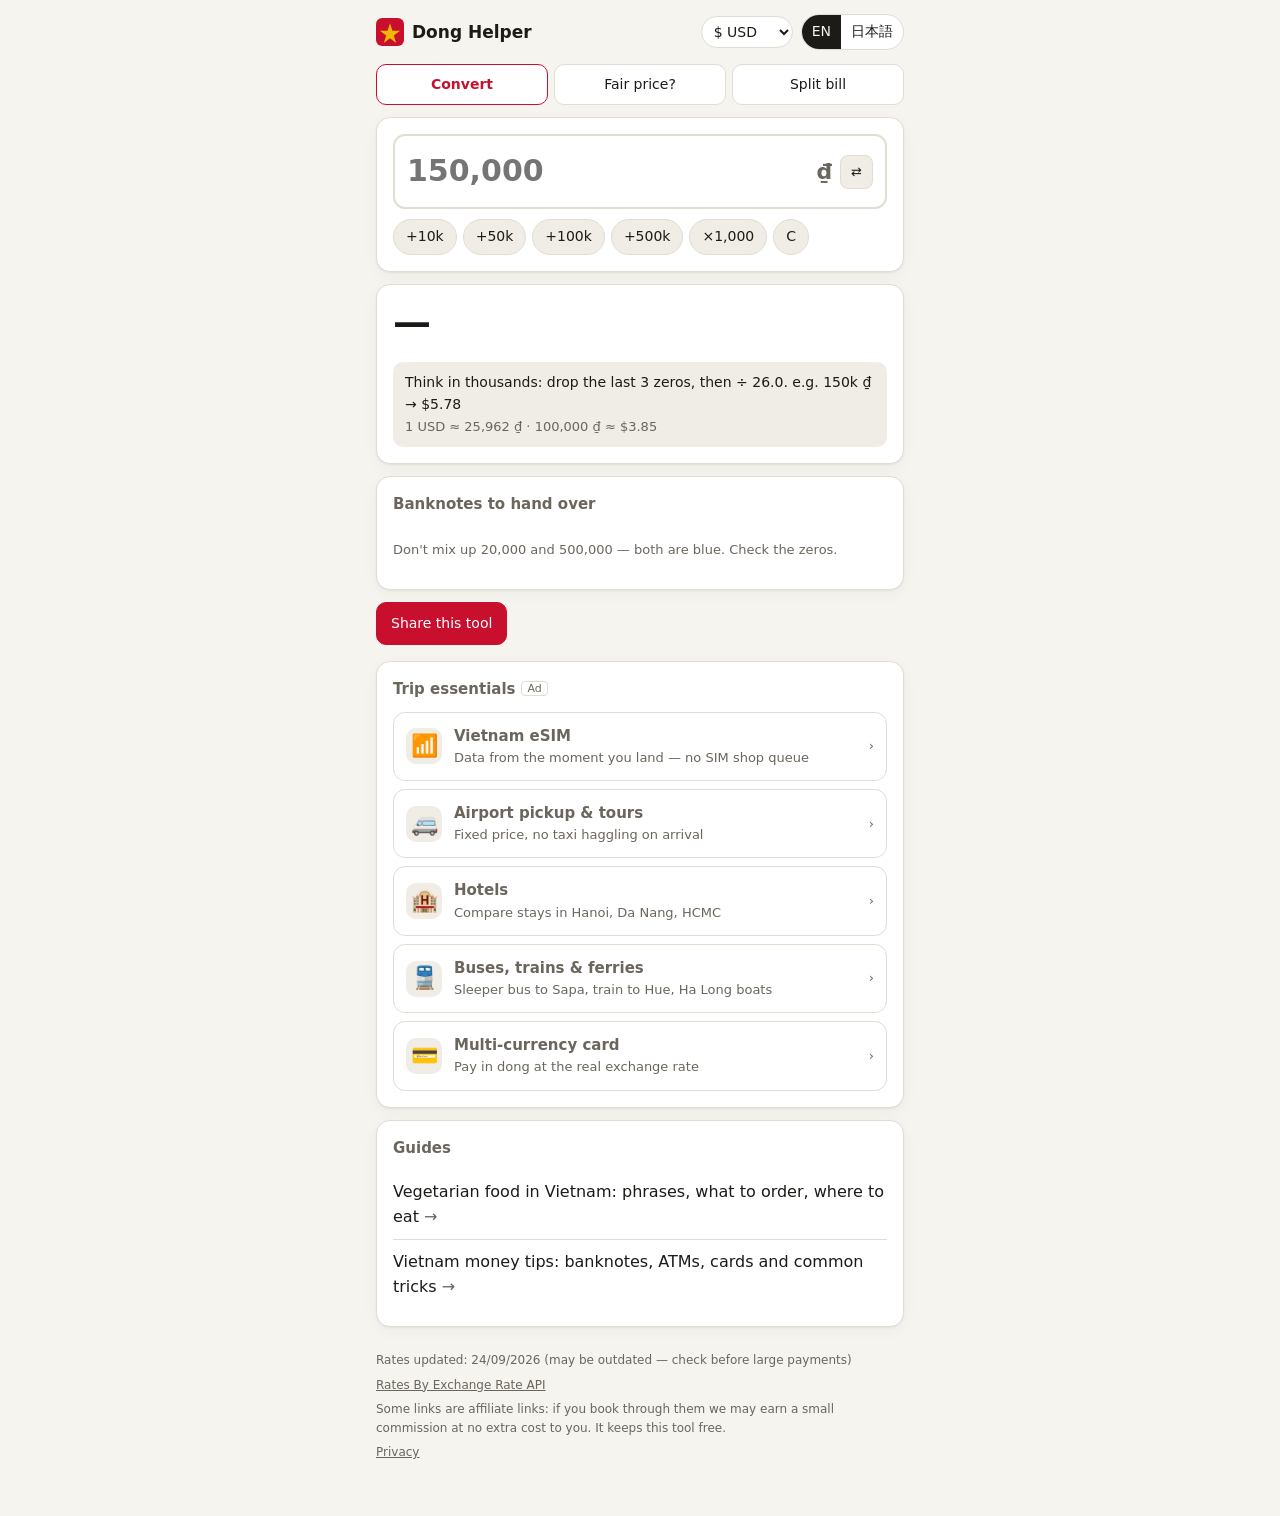
==== index.html @ c9fccfbb "Initial site: Dong Helper converter, guides, daily rate updates Co-Authored-By: Claude Opus 5.5 <nor" ====
<!doctype html>
<html lang="en">
<head>
<meta charset="utf-8">
<meta name="viewport" content="width=device-width, initial-scale=1, viewport-fit=cover">
<title>Dong Helper – Vietnam Dong Converter & Price Checker</title>
<meta name="description" content="Convert Vietnamese dong to rupees, Australian dollars, yen and US dollars in one tap. See which banknotes to hand over and check if a price is fair. Rates updated daily. Works offline.">
<meta name="theme-color" content="#c8102e">
<link rel="icon" href="icon.svg" type="image/svg+xml">
<link rel="apple-touch-icon" href="icon-192.png">
<link rel="manifest" href="manifest.webmanifest">
<link rel="alternate" hreflang="en" href="./">
<link rel="alternate" hreflang="ja" href="./?lang=ja">
<meta property="og:title" content="Dong Helper – Vietnam money made easy">
<meta property="og:description" content="VND → ₹ / A$ / ¥ / $ converter, banknote picker and fair-price checker for travellers in Vietnam.">
<meta property="og:type" content="website">
<link rel="stylesheet" href="style.css">
<script src="config.js"></script>
<script src="shared.js"></script>
<!-- Google AdSense: 独自ドメイン取得・審査通過後にここへ貼る -->
</head>
<body>
<div class="wrap">

  <header class="top">
    <a class="brand" href="./">
      <svg viewBox="0 0 64 64" aria-hidden="true"><rect width="64" height="64" rx="14" fill="#c8102e"/><path fill="#f2b705" d="M32 12l5.6 17.2H55L40.7 39.8l5.5 17.2L32 46.4 17.8 57l5.5-17.2L9 29.2h17.4z"/></svg>
      <span>Dong Helper</span>
    </a>
    <span class="spacer"></span>
    <select class="cur" id="cur" aria-label="Currency">
      <option value="INR">₹ INR</option>
      <option value="AUD">A$ AUD</option>
      <option value="JPY">¥ JPY</option>
      <option value="USD">$ USD</option>
    </select>
    <div class="seg" role="group" aria-label="Language">
      <button type="button" data-lang="en" aria-pressed="true">EN</button>
      <button type="button" data-lang="ja" aria-pressed="false">日本語</button>
    </div>
  </header>

  <nav class="tabs" role="tablist">
    <button role="tab" data-tab="convert" aria-selected="true" data-i18n="tabConvert">Convert</button>
    <button role="tab" data-tab="price" aria-selected="false" data-i18n="tabPrice">Fair price?</button>
    <button role="tab" data-tab="split" aria-selected="false" data-i18n="tabSplit">Split bill</button>
  </nav>

  <!-- ===== Convert ===== -->
  <section data-panel="convert">
    <div class="card">
      <div class="amount">
        <input id="amount" inputmode="numeric" autocomplete="off" placeholder="150,000" aria-label="Amount">
        <span class="unit" id="unit">₫</span>
        <button class="swap" id="swap" type="button" aria-label="Swap direction">⇄</button>
      </div>
      <div class="chips" id="chips"></div>
    </div>

    <div class="card">
      <div class="big" id="big">—</div>
      <div class="others" id="others"></div>
      <div class="tip" id="tip"></div>
    </div>

    <div class="card">
      <h2 data-i18n="notesTitle">Banknotes to hand over</h2>
      <div class="notes" id="notes"></div>
      <p class="small" id="notesHint"></p>
    </div>
  </section>

  <!-- ===== Fair price ===== -->
  <section data-panel="price" class="hidden">
    <div class="card">
      <div class="field">
        <label for="item" data-i18n="priceItem">What are you buying?</label>
        <select id="item"></select>
      </div>
      <div class="small" data-i18n="priceTypical">Typical price</div>
      <div class="range" id="range">—</div>
      <div class="small" id="rangeConv"></div>
      <div class="field" style="margin-top:12px">
        <label for="quoted" data-i18n="priceQuoted">Price you were quoted (₫)</label>
        <input id="quoted" inputmode="numeric" autocomplete="off" placeholder="e.g. 80,000">
      </div>
      <div id="verdict" class="verdict hidden"></div>
      <p class="small" data-i18n="priceNote">Rough 2026 guide for local shops in Hanoi, Da Nang and Ho Chi Minh City. Tourist streets, hotels and airports cost more.</p>
    </div>
  </section>

  <!-- ===== Split ===== -->
  <section data-panel="split" class="hidden">
    <div class="card">
      <div class="field">
        <label for="bill" data-i18n="splitTotal">Bill total (₫)</label>
        <input id="bill" inputmode="numeric" autocomplete="off" placeholder="850,000">
      </div>
      <div class="row">
        <div class="field">
          <label for="people" data-i18n="splitPeople">People</label>
          <select id="people"></select>
        </div>
        <div class="field">
          <label for="tipPct" data-i18n="splitTip">Tip</label>
          <select id="tipPct">
            <option value="0">0%</option><option value="5">5%</option><option value="10">10%</option>
          </select>
        </div>
      </div>
      <div class="small" data-i18n="splitEach">Each person pays</div>
      <div class="big" id="each">—</div>
      <div class="others" id="eachConv"></div>
      <p class="small" data-i18n="splitNote">Tipping isn't expected in Vietnam, but it's appreciated at spas and on tours. Check the bill for a service charge (phí phục vụ) first.</p>
    </div>
  </section>

  <div class="actions">
    <button class="btn primary" id="share" type="button" data-i18n="share">Share this tool</button>
    <button class="btn hidden" id="install" type="button" data-i18n="install">Add to home screen</button>
  </div>

  <!-- ===== Trip essentials (affiliate) ===== -->
  <section class="card" style="margin-top:16px">
    <h2><span data-i18n="essTitle">Trip essentials</span><span class="pr" data-i18n="prLabel">Ad</span></h2>
    <div class="ess" id="ess"></div>
  </section>

  <!-- Ad slot (AdSense) — 審査通過後にコメントを外す
  <div class="card"><ins class="adsbygoogle" style="display:block" data-ad-client="ca-pub-XXXX" data-ad-slot="XXXX" data-ad-format="auto" data-full-width-responsive="true"></ins></div>
  -->

  <section class="card guides" id="guides">
    <h2 data-i18n="guidesTitle">Guides</h2>
  </section>

  <footer>
    <p id="rateInfo"></p>
    <p><a href="https://www.exchangerate-api.com" target="_blank" rel="noopener">Rates By Exchange Rate API</a></p>
    <p id="disclosure" data-i18n="disclosure">Some links are affiliate links: if you book through them we may earn a small commission at no extra cost to you. It keeps this tool free.</p>
    <p id="tipjar" class="hidden"><a target="_blank" rel="noopener">☕ Buy me a coffee</a></p>
    <p><a href="privacy.html" data-i18n="privacy">Privacy</a></p>
  </footer>
</div>

<script src="app.js"></script>
</body>
</html>
---- style.css ----
:root {
  --bg: #f6f4ef;
  --surface: #ffffff;
  --surface-2: #f0ede6;
  --text: #1d1b18;
  --muted: #6b665d;
  --line: #e2ddd2;
  --accent: #c8102e;      /* Vietnamese red */
  --accent-2: #f2b705;    /* star yellow */
  --ok: #1f7a4d;
  --warn: #b26a00;
  --bad: #b3261e;
  --radius: 14px;
  --shadow: 0 1px 2px rgba(0,0,0,.05), 0 4px 16px rgba(0,0,0,.04);
  color-scheme: light;
}
@media (prefers-color-scheme: dark) {
  :root {
    --bg: #141311;
    --surface: #1e1c19;
    --surface-2: #28251f;
    --text: #f1eee8;
    --muted: #a39d92;
    --line: #34302a;
    --accent: #ff5a6e;
    --accent-2: #ffcf3f;
    --ok: #5cc98f;
    --warn: #f0a93b;
    --bad: #ff7a70;
    --shadow: none;
    color-scheme: dark;
  }
}

* { box-sizing: border-box; }
html { -webkit-text-size-adjust: 100%; }
body {
  margin: 0;
  background: var(--bg);
  color: var(--text);
  font: 16px/1.55 system-ui, -apple-system, "Segoe UI", "Hiragino Sans", "Noto Sans JP", sans-serif;
}
a { color: var(--accent); }
button, input, select { font: inherit; color: inherit; }

.wrap { max-width: 560px; margin: 0 auto; padding: 0 16px 48px; }

/* Header */
.top {
  display: flex; flex-wrap: wrap; align-items: center; gap: 8px;
  padding: 14px 0 10px;
}
.brand { display: flex; align-items: center; gap: 8px; font-weight: 700; font-size: 17px; white-space: nowrap; text-decoration: none; color: var(--text); }
.brand svg { width: 28px; height: 28px; }
.top .spacer { flex: 1; }
@media (max-width: 400px) { .brand span { display: none; } }
.seg { display: inline-flex; border: 1px solid var(--line); border-radius: 999px; overflow: hidden; background: var(--surface); }
.seg button { border: 0; background: none; padding: 6px 10px; font-size: 14px; cursor: pointer; white-space: nowrap; }
.seg button[aria-pressed="true"] { background: var(--text); color: var(--bg); }
select.cur {
  border: 1px solid var(--line); border-radius: 999px; background: var(--surface);
  padding: 6px 8px; font-size: 14px;
}

/* Tabs */
.tabs { display: flex; gap: 6px; margin: 4px 0 12px; }
.tabs button {
  flex: 1; border: 1px solid var(--line); background: var(--surface);
  border-radius: 10px; padding: 9px 6px; font-size: 14px; cursor: pointer;
}
.tabs button[aria-selected="true"] { border-color: var(--accent); color: var(--accent); font-weight: 600; }

.card {
  background: var(--surface); border: 1px solid var(--line);
  border-radius: var(--radius); padding: 16px; margin-bottom: 12px;
  box-shadow: var(--shadow);
}
.card h2 { font-size: 15px; margin: 0 0 10px; color: var(--muted); font-weight: 600; }
.hidden { display: none !important; }

/* Input */
.amount {
  display: flex; align-items: center; gap: 8px;
  border: 2px solid var(--line); border-radius: 12px; padding: 6px 12px;
  background: var(--surface);
}
.amount:focus-within { border-color: var(--accent); }
.amount input {
  flex: 1; min-width: 0; border: 0; outline: 0; background: none;
  font-size: 30px; font-weight: 700; padding: 6px 0; font-variant-numeric: tabular-nums;
}
.amount .unit { font-size: 22px; color: var(--muted); font-weight: 600; }
.swap { border: 1px solid var(--line); background: var(--surface-2); border-radius: 8px; padding: 6px 10px; cursor: pointer; font-size: 13px; white-space: nowrap; }
.chips { display: flex; flex-wrap: wrap; gap: 6px; margin-top: 10px; }
.chips button {
  border: 1px solid var(--line); background: var(--surface-2); border-radius: 999px;
  padding: 6px 12px; font-size: 14px; cursor: pointer; font-variant-numeric: tabular-nums;
}
.chips button:active { transform: scale(.97); }

/* Result */
.big { font-size: 38px; font-weight: 800; letter-spacing: -.5px; font-variant-numeric: tabular-nums; line-height: 1.15; }
.others { display: flex; flex-wrap: wrap; gap: 4px 16px; margin-top: 6px; color: var(--muted); font-variant-numeric: tabular-nums; }
.tip { margin-top: 12px; padding: 10px 12px; background: var(--surface-2); border-radius: 10px; font-size: 14px; }

/* Notes */
.notes { display: flex; flex-direction: column; gap: 6px; }
.note { display: flex; align-items: center; gap: 10px; }
.note .bill {
  width: 86px; height: 40px; border-radius: 6px; flex: none;
  display: flex; align-items: center; justify-content: center;
  color: #fff; font-weight: 800; font-size: 14px; text-shadow: 0 1px 1px rgba(0,0,0,.35);
  border: 1px solid rgba(0,0,0,.12);
}
.note .x { font-size: 18px; font-weight: 700; }
.note .warn { font-size: 12px; color: var(--warn); }
.small { font-size: 13px; color: var(--muted); }

/* Price check */
.field { display: flex; flex-direction: column; gap: 4px; margin-bottom: 10px; }
.field label { font-size: 13px; color: var(--muted); }
.field select, .field input {
  border: 1px solid var(--line); border-radius: 10px; padding: 10px 12px; background: var(--surface); font-size: 16px;
}
.range { font-size: 20px; font-weight: 700; font-variant-numeric: tabular-nums; }
.verdict { margin-top: 10px; padding: 12px; border-radius: 10px; font-weight: 600; }
.verdict.ok { background: color-mix(in srgb, var(--ok) 14%, transparent); color: var(--ok); }
.verdict.warn { background: color-mix(in srgb, var(--warn) 16%, transparent); color: var(--warn); }
.verdict.bad { background: color-mix(in srgb, var(--bad) 14%, transparent); color: var(--bad); }
.row { display: flex; gap: 10px; }
.row > * { flex: 1; }

/* Essentials (affiliate) */
.pr { font-size: 11px; border: 1px solid var(--line); border-radius: 4px; padding: 0 5px; margin-left: 6px; color: var(--muted); font-weight: 500; vertical-align: 2px; }
.ess { display: grid; grid-template-columns: 1fr; gap: 8px; }
.ess a {
  display: flex; gap: 12px; align-items: center; text-decoration: none; color: var(--text);
  border: 1px solid var(--line); border-radius: 12px; padding: 12px; background: var(--surface);
}
.ess a:hover { border-color: var(--accent); }
.ess .ico { font-size: 22px; width: 36px; height: 36px; border-radius: 10px; background: var(--surface-2); display: flex; align-items: center; justify-content: center; flex: none; }
.ess b { display: block; font-size: 15px; }
.ess span { font-size: 13px; color: var(--muted); }
.ess .go { margin-left: auto; color: var(--muted); }

.guides a { display: block; padding: 10px 0; border-bottom: 1px solid var(--line); text-decoration: none; color: var(--text); }
.guides a:last-child { border-bottom: 0; }
.guides a::after { content: " →"; color: var(--muted); }

.actions { display: flex; gap: 8px; margin-top: 12px; }
.btn { border: 1px solid var(--line); background: var(--surface); border-radius: 10px; padding: 10px 14px; cursor: pointer; font-size: 14px; }
.btn.primary { background: var(--accent); border-color: var(--accent); color: #fff; }

footer { margin-top: 24px; font-size: 12px; color: var(--muted); }
footer p { margin: 6px 0; }
footer a { color: var(--muted); }

/* Article pages */
.article { background: var(--surface); border: 1px solid var(--line); border-radius: var(--radius); padding: 20px; }
.article h1 { font-size: 26px; line-height: 1.25; margin: 0 0 8px; }
.article h2 { font-size: 19px; margin: 26px 0 8px; }
.article p, .article li { font-size: 16px; }
.article table { width: 100%; border-collapse: collapse; font-size: 15px; }
.article th, .article td { text-align: left; padding: 8px 6px; border-bottom: 1px solid var(--line); vertical-align: top; }
.phrase { font-weight: 700; }
.cta { display: block; text-align: center; margin: 20px 0; padding: 14px; border-radius: 12px; background: var(--accent); color: #fff; text-decoration: none; font-weight: 700; }
.meta { color: var(--muted); font-size: 13px; }
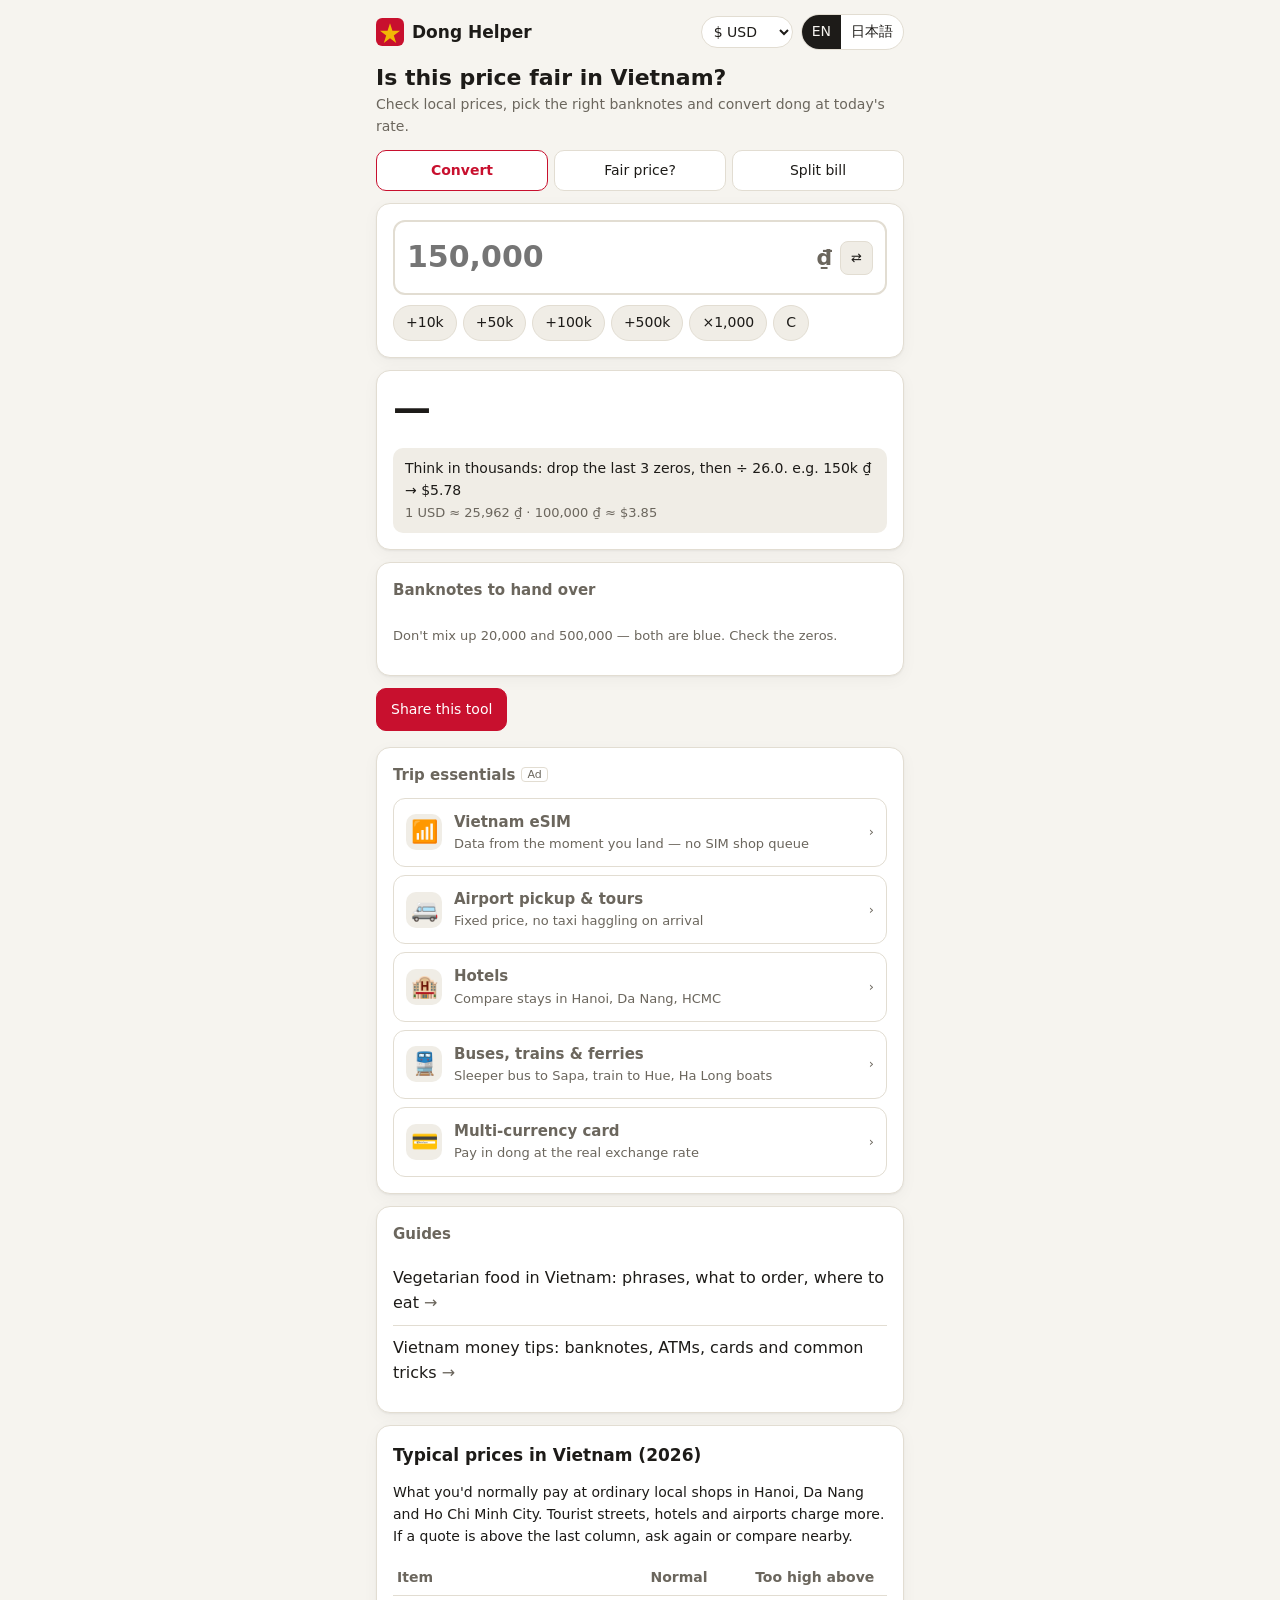
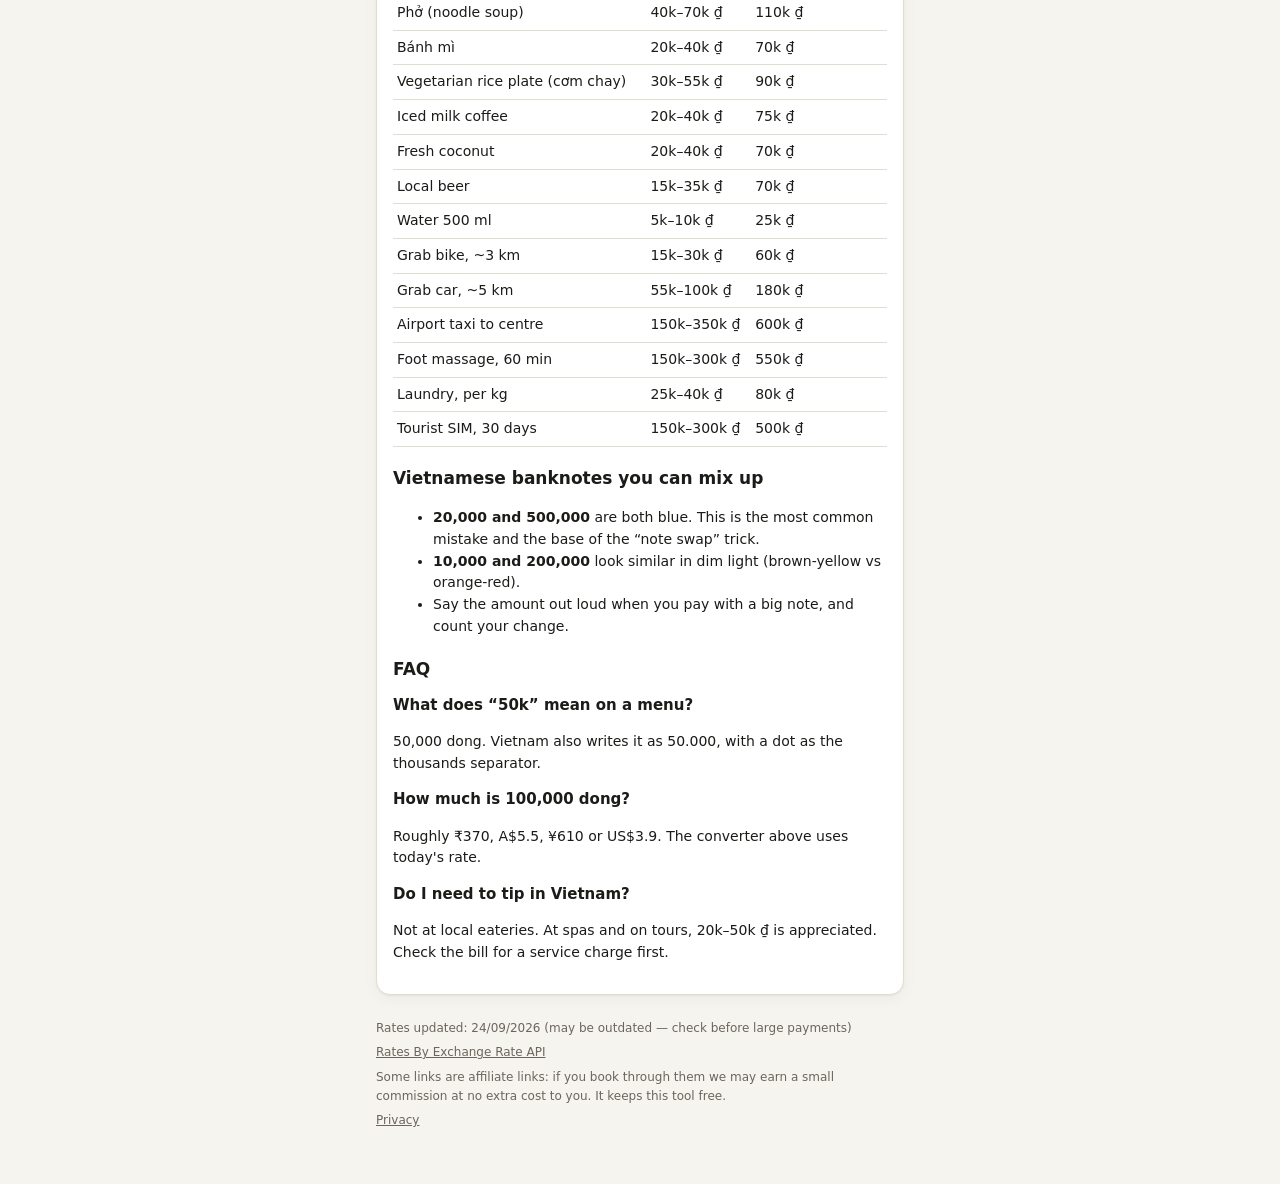
==== commit 1921f152: "Reposition around fair-price checking; add Japanese landing page - Title and heading lead with the p" ====
--- a/index.html
+++ b/index.html
@@ -3,17 +3,21 @@
 <head>
 <meta charset="utf-8">
 <meta name="viewport" content="width=device-width, initial-scale=1, viewport-fit=cover">
-<title>Dong Helper – Vietnam Dong Converter & Price Checker</title>
-<meta name="description" content="Convert Vietnamese dong to rupees, Australian dollars, yen and US dollars in one tap. See which banknotes to hand over and check if a price is fair. Rates updated daily. Works offline.">
+<title>Is This Price Fair in Vietnam? 2026 Price Checker & Banknote Guide | Dong Helper</title>
+<meta name="description" content="Getting overcharged in Vietnam? Check 2026 local prices for pho, Grab, airport taxis and massages, see which banknotes to hand over, and convert dong to ₹, A$, ¥ or $ at today's rate. Free, works offline.">
 <meta name="theme-color" content="#c8102e">
 <link rel="icon" href="icon.svg" type="image/svg+xml">
 <link rel="apple-touch-icon" href="icon-192.png">
 <link rel="manifest" href="manifest.webmanifest">
-<link rel="alternate" hreflang="en" href="./">
-<link rel="alternate" hreflang="ja" href="./?lang=ja">
-<meta property="og:title" content="Dong Helper – Vietnam money made easy">
-<meta property="og:description" content="VND → ₹ / A$ / ¥ / $ converter, banknote picker and fair-price checker for travellers in Vietnam.">
+<link rel="canonical" href="https://jayyy-0.github.io/dong-helper/">
+<link rel="alternate" hreflang="en" href="https://jayyy-0.github.io/dong-helper/">
+<link rel="alternate" hreflang="ja" href="https://jayyy-0.github.io/dong-helper/ja/">
+<link rel="alternate" hreflang="x-default" href="https://jayyy-0.github.io/dong-helper/">
+<meta property="og:title" content="Is this price fair in Vietnam?">
+<meta property="og:description" content="2026 local prices, banknote picker and dong converter for travellers in Vietnam.">
 <meta property="og:type" content="website">
+<meta property="og:url" content="https://jayyy-0.github.io/dong-helper/">
+<!-- Google Search Console の確認タグはここに入れる -->
 <link rel="stylesheet" href="style.css">
 <script src="config.js"></script>
 <script src="shared.js"></script>
@@ -39,6 +43,9 @@
       <button type="button" data-lang="ja" aria-pressed="false">日本語</button>
     </div>
   </header>
+
+  <h1 class="lead" data-i18n="h1">Is this price fair in Vietnam?</h1>
+  <p class="sub" data-i18n="sub">Check local prices, pick the right banknotes and convert dong at today's rate.</p>
 
   <nav class="tabs" role="tablist">
     <button role="tab" data-tab="convert" aria-selected="true" data-i18n="tabConvert">Convert</button>
@@ -134,6 +141,43 @@
     <h2 data-i18n="guidesTitle">Guides</h2>
   </section>
 
+  <!-- Static, crawlable content: this is what search engines read and rank. -->
+  <section class="card seo">
+    <h2>Typical prices in Vietnam (2026)</h2>
+    <p>What you'd normally pay at ordinary local shops in Hanoi, Da Nang and Ho Chi Minh City. Tourist streets, hotels and airports charge more. If a quote is above the last column, ask again or compare nearby.</p>
+    <table>
+      <tr><th>Item</th><th>Normal</th><th>Too high above</th></tr>
+      <tr><td>Phở (noodle soup)</td><td>40k–70k ₫</td><td>110k ₫</td></tr>
+      <tr><td>Bánh mì</td><td>20k–40k ₫</td><td>70k ₫</td></tr>
+      <tr><td>Vegetarian rice plate (cơm chay)</td><td>30k–55k ₫</td><td>90k ₫</td></tr>
+      <tr><td>Iced milk coffee</td><td>20k–40k ₫</td><td>75k ₫</td></tr>
+      <tr><td>Fresh coconut</td><td>20k–40k ₫</td><td>70k ₫</td></tr>
+      <tr><td>Local beer</td><td>15k–35k ₫</td><td>70k ₫</td></tr>
+      <tr><td>Water 500 ml</td><td>5k–10k ₫</td><td>25k ₫</td></tr>
+      <tr><td>Grab bike, ~3 km</td><td>15k–30k ₫</td><td>60k ₫</td></tr>
+      <tr><td>Grab car, ~5 km</td><td>55k–100k ₫</td><td>180k ₫</td></tr>
+      <tr><td>Airport taxi to centre</td><td>150k–350k ₫</td><td>600k ₫</td></tr>
+      <tr><td>Foot massage, 60 min</td><td>150k–300k ₫</td><td>550k ₫</td></tr>
+      <tr><td>Laundry, per kg</td><td>25k–40k ₫</td><td>80k ₫</td></tr>
+      <tr><td>Tourist SIM, 30 days</td><td>150k–300k ₫</td><td>500k ₫</td></tr>
+    </table>
+
+    <h2>Vietnamese banknotes you can mix up</h2>
+    <ul>
+      <li><b>20,000 and 500,000</b> are both blue. This is the most common mistake and the base of the “note swap” trick.</li>
+      <li><b>10,000 and 200,000</b> look similar in dim light (brown-yellow vs orange-red).</li>
+      <li>Say the amount out loud when you pay with a big note, and count your change.</li>
+    </ul>
+
+    <h2>FAQ</h2>
+    <h3>What does “50k” mean on a menu?</h3>
+    <p>50,000 dong. Vietnam also writes it as 50.000, with a dot as the thousands separator.</p>
+    <h3>How much is 100,000 dong?</h3>
+    <p>Roughly ₹370, A$5.5, ¥610 or US$3.9. The converter above uses today's rate.</p>
+    <h3>Do I need to tip in Vietnam?</h3>
+    <p>Not at local eateries. At spas and on tours, 20k–50k ₫ is appreciated. Check the bill for a service charge first.</p>
+  </section>
+
   <footer>
     <p id="rateInfo"></p>
     <p><a href="https://www.exchangerate-api.com" target="_blank" rel="noopener">Rates By Exchange Rate API</a></p>
--- a/style.css
+++ b/style.css
@@ -165,3 +165,14 @@
 .phrase { font-weight: 700; }
 .cta { display: block; text-align: center; margin: 20px 0; padding: 14px; border-radius: 12px; background: var(--accent); color: #fff; text-decoration: none; font-weight: 700; }
 .meta { color: var(--muted); font-size: 13px; }
+
+/* Page heading + crawlable content */
+.lead { font-size: 22px; line-height: 1.3; margin: 4px 0 2px; }
+.sub { margin: 0 0 12px; color: var(--muted); font-size: 14px; }
+.seo h2 { font-size: 17px; color: var(--text); margin: 18px 0 8px; }
+.seo h2:first-child { margin-top: 0; }
+.seo h3 { font-size: 15px; margin: 12px 0 2px; }
+.seo p, .seo li { font-size: 14px; }
+.seo table { width: 100%; border-collapse: collapse; font-size: 14px; font-variant-numeric: tabular-nums; }
+.seo th, .seo td { text-align: left; padding: 6px 4px; border-bottom: 1px solid var(--line); vertical-align: top; }
+.seo th { color: var(--muted); font-weight: 600; }
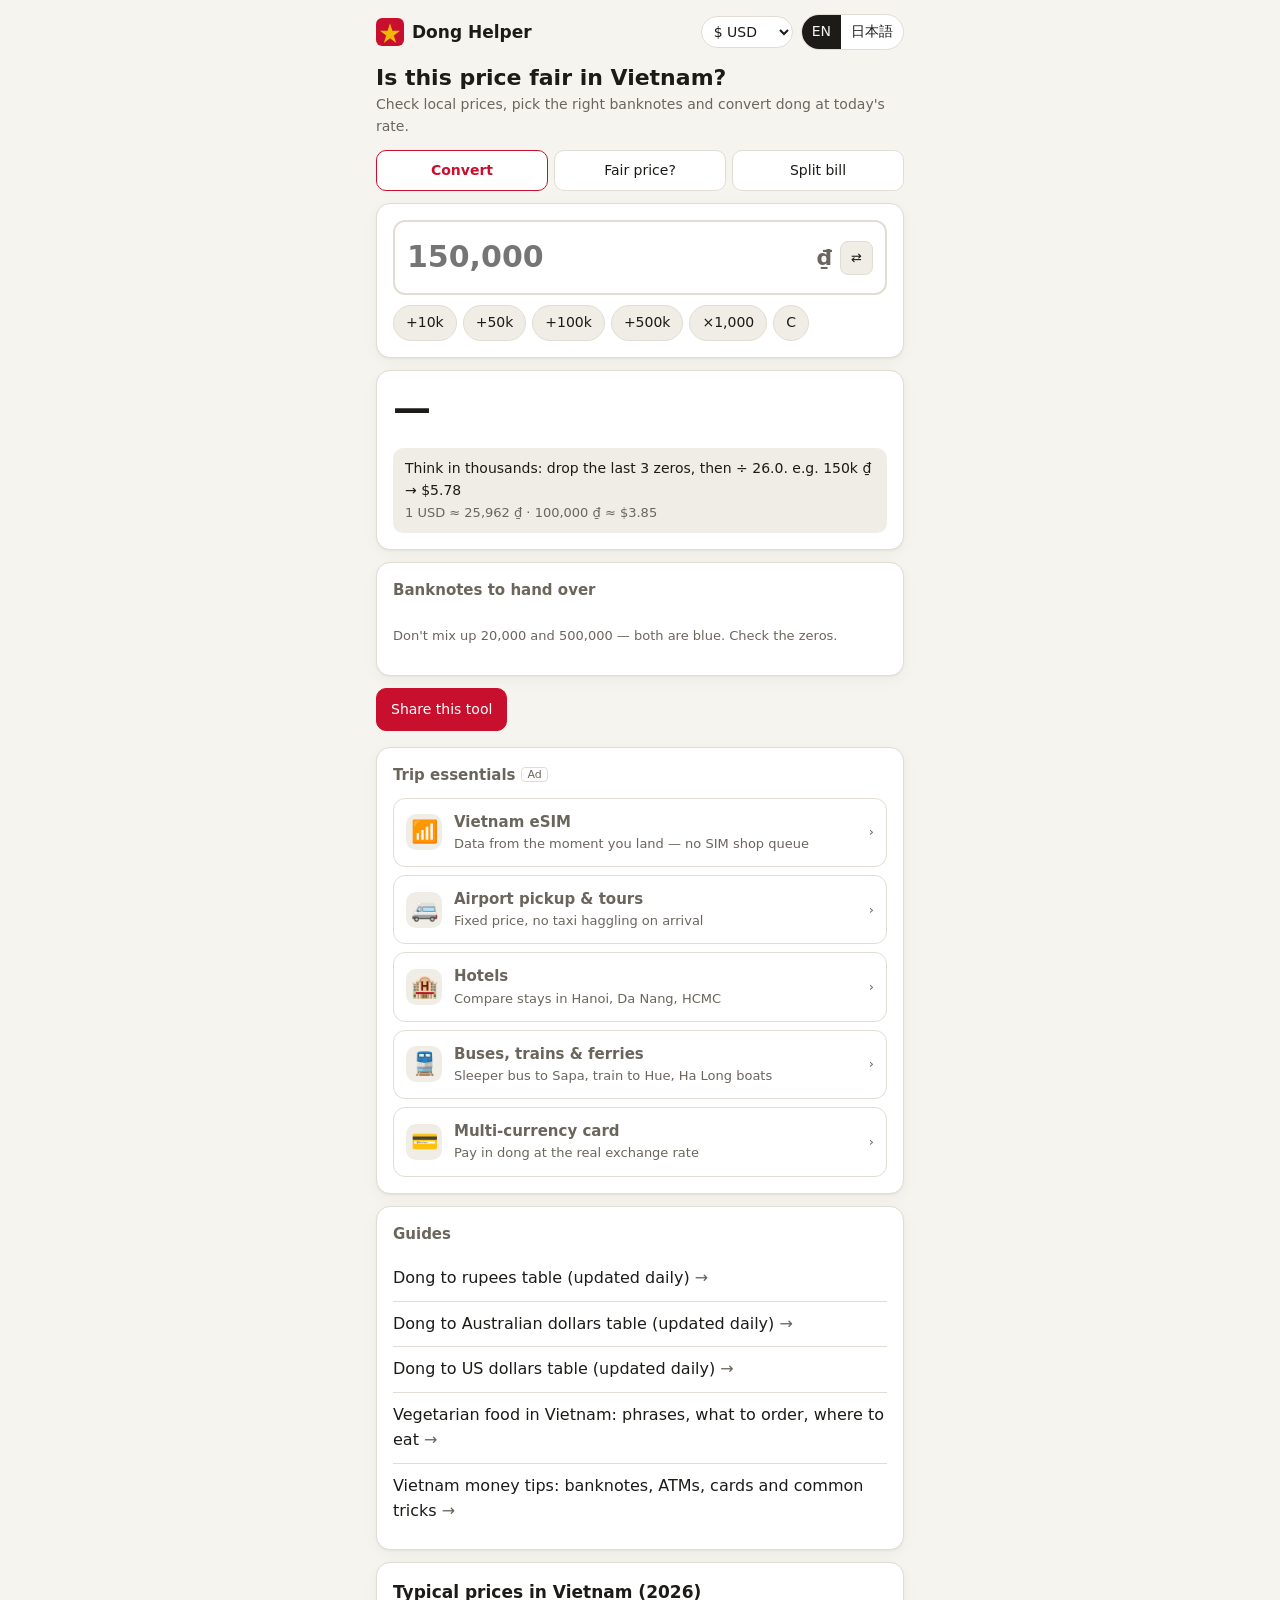
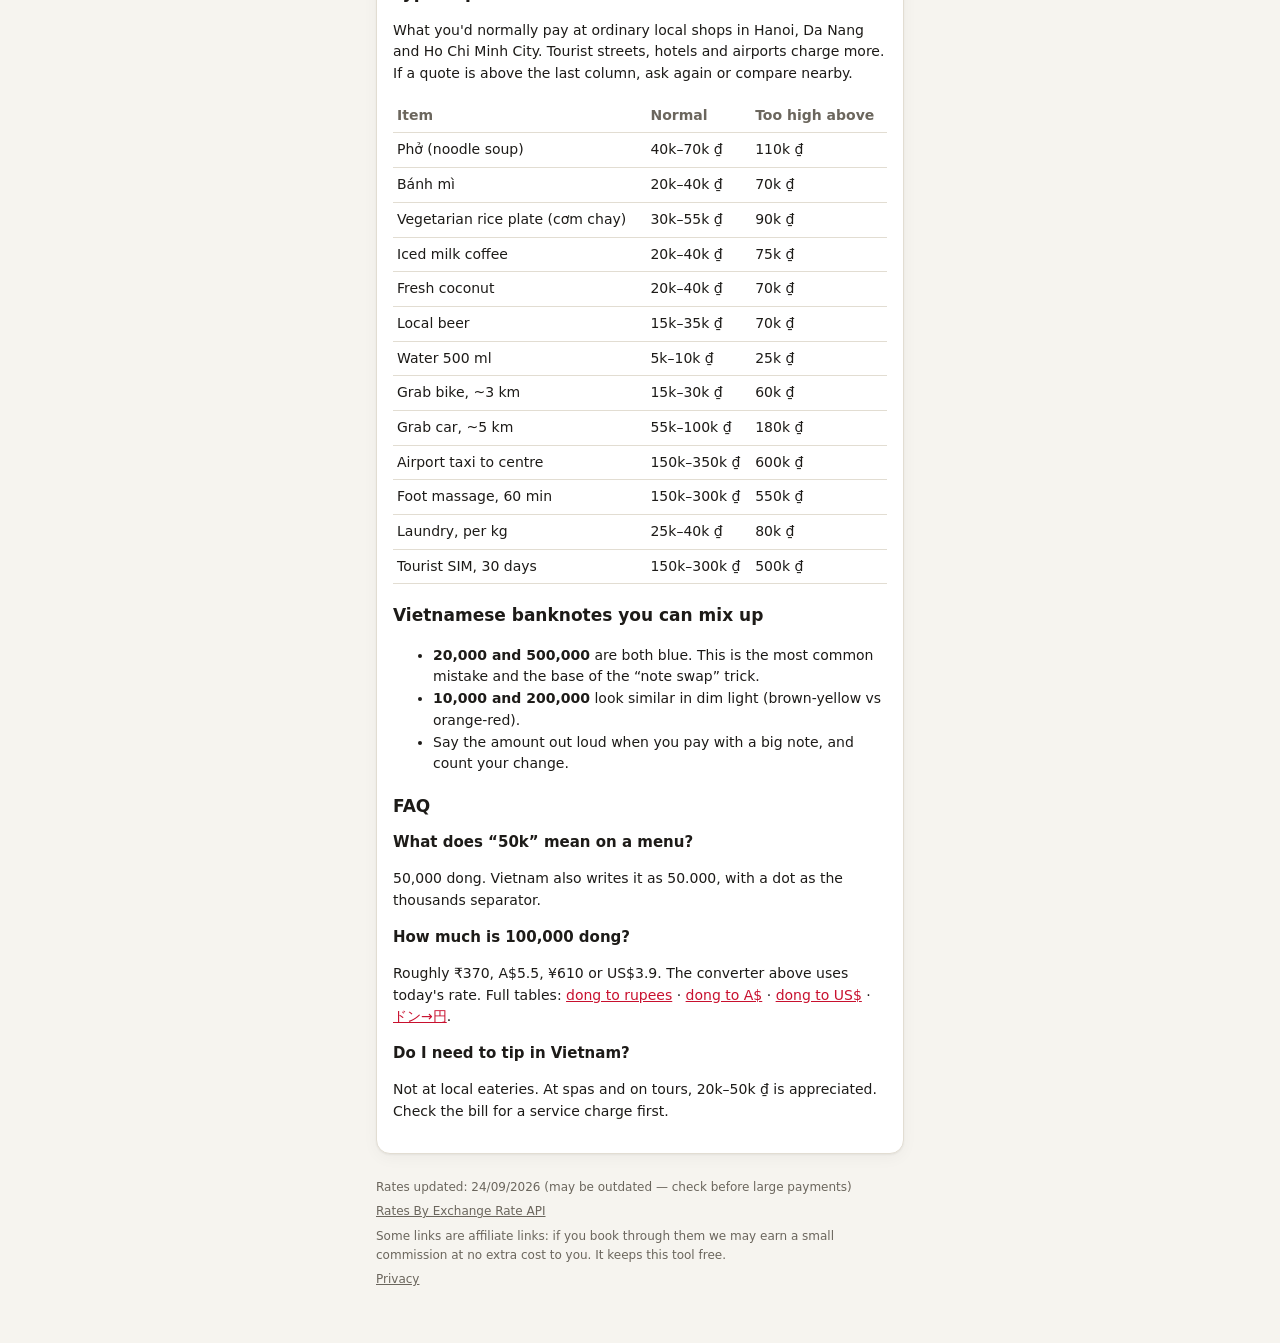
==== commit b6bb7432: "Add daily-updated conversion tables (VND to JPY/INR/AUD/USD) - scripts/build_tables.py writes the ta" ====
--- a/index.html
+++ b/index.html
@@ -1,192 +1,192 @@
-<!doctype html>
-<html lang="en">
-<head>
-<meta charset="utf-8">
-<meta name="viewport" content="width=device-width, initial-scale=1, viewport-fit=cover">
-<title>Is This Price Fair in Vietnam? 2026 Price Checker & Banknote Guide | Dong Helper</title>
-<meta name="description" content="Getting overcharged in Vietnam? Check 2026 local prices for pho, Grab, airport taxis and massages, see which banknotes to hand over, and convert dong to ₹, A$, ¥ or $ at today's rate. Free, works offline.">
-<meta name="theme-color" content="#c8102e">
-<link rel="icon" href="icon.svg" type="image/svg+xml">
-<link rel="apple-touch-icon" href="icon-192.png">
-<link rel="manifest" href="manifest.webmanifest">
-<link rel="canonical" href="https://jayyy-0.github.io/dong-helper/">
-<link rel="alternate" hreflang="en" href="https://jayyy-0.github.io/dong-helper/">
-<link rel="alternate" hreflang="ja" href="https://jayyy-0.github.io/dong-helper/ja/">
-<link rel="alternate" hreflang="x-default" href="https://jayyy-0.github.io/dong-helper/">
-<meta property="og:title" content="Is this price fair in Vietnam?">
-<meta property="og:description" content="2026 local prices, banknote picker and dong converter for travellers in Vietnam.">
-<meta property="og:type" content="website">
-<meta property="og:url" content="https://jayyy-0.github.io/dong-helper/">
-<!-- Google Search Console の確認タグはここに入れる -->
-<link rel="stylesheet" href="style.css">
-<script src="config.js"></script>
-<script src="shared.js"></script>
-<!-- Google AdSense: 独自ドメイン取得・審査通過後にここへ貼る -->
-</head>
-<body>
-<div class="wrap">
-
-  <header class="top">
-    <a class="brand" href="./">
-      <svg viewBox="0 0 64 64" aria-hidden="true"><rect width="64" height="64" rx="14" fill="#c8102e"/><path fill="#f2b705" d="M32 12l5.6 17.2H55L40.7 39.8l5.5 17.2L32 46.4 17.8 57l5.5-17.2L9 29.2h17.4z"/></svg>
-      <span>Dong Helper</span>
-    </a>
-    <span class="spacer"></span>
-    <select class="cur" id="cur" aria-label="Currency">
-      <option value="INR">₹ INR</option>
-      <option value="AUD">A$ AUD</option>
-      <option value="JPY">¥ JPY</option>
-      <option value="USD">$ USD</option>
-    </select>
-    <div class="seg" role="group" aria-label="Language">
-      <button type="button" data-lang="en" aria-pressed="true">EN</button>
-      <button type="button" data-lang="ja" aria-pressed="false">日本語</button>
-    </div>
-  </header>
-
-  <h1 class="lead" data-i18n="h1">Is this price fair in Vietnam?</h1>
-  <p class="sub" data-i18n="sub">Check local prices, pick the right banknotes and convert dong at today's rate.</p>
-
-  <nav class="tabs" role="tablist">
-    <button role="tab" data-tab="convert" aria-selected="true" data-i18n="tabConvert">Convert</button>
-    <button role="tab" data-tab="price" aria-selected="false" data-i18n="tabPrice">Fair price?</button>
-    <button role="tab" data-tab="split" aria-selected="false" data-i18n="tabSplit">Split bill</button>
-  </nav>
-
-  <!-- ===== Convert ===== -->
-  <section data-panel="convert">
-    <div class="card">
-      <div class="amount">
-        <input id="amount" inputmode="numeric" autocomplete="off" placeholder="150,000" aria-label="Amount">
-        <span class="unit" id="unit">₫</span>
-        <button class="swap" id="swap" type="button" aria-label="Swap direction">⇄</button>
-      </div>
-      <div class="chips" id="chips"></div>
-    </div>
-
-    <div class="card">
-      <div class="big" id="big">—</div>
-      <div class="others" id="others"></div>
-      <div class="tip" id="tip"></div>
-    </div>
-
-    <div class="card">
-      <h2 data-i18n="notesTitle">Banknotes to hand over</h2>
-      <div class="notes" id="notes"></div>
-      <p class="small" id="notesHint"></p>
-    </div>
-  </section>
-
-  <!-- ===== Fair price ===== -->
-  <section data-panel="price" class="hidden">
-    <div class="card">
-      <div class="field">
-        <label for="item" data-i18n="priceItem">What are you buying?</label>
-        <select id="item"></select>
-      </div>
-      <div class="small" data-i18n="priceTypical">Typical price</div>
-      <div class="range" id="range">—</div>
-      <div class="small" id="rangeConv"></div>
-      <div class="field" style="margin-top:12px">
-        <label for="quoted" data-i18n="priceQuoted">Price you were quoted (₫)</label>
-        <input id="quoted" inputmode="numeric" autocomplete="off" placeholder="e.g. 80,000">
-      </div>
-      <div id="verdict" class="verdict hidden"></div>
-      <p class="small" data-i18n="priceNote">Rough 2026 guide for local shops in Hanoi, Da Nang and Ho Chi Minh City. Tourist streets, hotels and airports cost more.</p>
-    </div>
-  </section>
-
-  <!-- ===== Split ===== -->
-  <section data-panel="split" class="hidden">
-    <div class="card">
-      <div class="field">
-        <label for="bill" data-i18n="splitTotal">Bill total (₫)</label>
-        <input id="bill" inputmode="numeric" autocomplete="off" placeholder="850,000">
-      </div>
-      <div class="row">
-        <div class="field">
-          <label for="people" data-i18n="splitPeople">People</label>
-          <select id="people"></select>
-        </div>
-        <div class="field">
-          <label for="tipPct" data-i18n="splitTip">Tip</label>
-          <select id="tipPct">
-            <option value="0">0%</option><option value="5">5%</option><option value="10">10%</option>
-          </select>
-        </div>
-      </div>
-      <div class="small" data-i18n="splitEach">Each person pays</div>
-      <div class="big" id="each">—</div>
-      <div class="others" id="eachConv"></div>
-      <p class="small" data-i18n="splitNote">Tipping isn't expected in Vietnam, but it's appreciated at spas and on tours. Check the bill for a service charge (phí phục vụ) first.</p>
-    </div>
-  </section>
-
-  <div class="actions">
-    <button class="btn primary" id="share" type="button" data-i18n="share">Share this tool</button>
-    <button class="btn hidden" id="install" type="button" data-i18n="install">Add to home screen</button>
-  </div>
-
-  <!-- ===== Trip essentials (affiliate) ===== -->
-  <section class="card" style="margin-top:16px">
-    <h2><span data-i18n="essTitle">Trip essentials</span><span class="pr" data-i18n="prLabel">Ad</span></h2>
-    <div class="ess" id="ess"></div>
-  </section>
-
-  <!-- Ad slot (AdSense) — 審査通過後にコメントを外す
-  <div class="card"><ins class="adsbygoogle" style="display:block" data-ad-client="ca-pub-XXXX" data-ad-slot="XXXX" data-ad-format="auto" data-full-width-responsive="true"></ins></div>
-  -->
-
-  <section class="card guides" id="guides">
-    <h2 data-i18n="guidesTitle">Guides</h2>
-  </section>
-
-  <!-- Static, crawlable content: this is what search engines read and rank. -->
-  <section class="card seo">
-    <h2>Typical prices in Vietnam (2026)</h2>
-    <p>What you'd normally pay at ordinary local shops in Hanoi, Da Nang and Ho Chi Minh City. Tourist streets, hotels and airports charge more. If a quote is above the last column, ask again or compare nearby.</p>
-    <table>
-      <tr><th>Item</th><th>Normal</th><th>Too high above</th></tr>
-      <tr><td>Phở (noodle soup)</td><td>40k–70k ₫</td><td>110k ₫</td></tr>
-      <tr><td>Bánh mì</td><td>20k–40k ₫</td><td>70k ₫</td></tr>
-      <tr><td>Vegetarian rice plate (cơm chay)</td><td>30k–55k ₫</td><td>90k ₫</td></tr>
-      <tr><td>Iced milk coffee</td><td>20k–40k ₫</td><td>75k ₫</td></tr>
-      <tr><td>Fresh coconut</td><td>20k–40k ₫</td><td>70k ₫</td></tr>
-      <tr><td>Local beer</td><td>15k–35k ₫</td><td>70k ₫</td></tr>
-      <tr><td>Water 500 ml</td><td>5k–10k ₫</td><td>25k ₫</td></tr>
-      <tr><td>Grab bike, ~3 km</td><td>15k–30k ₫</td><td>60k ₫</td></tr>
-      <tr><td>Grab car, ~5 km</td><td>55k–100k ₫</td><td>180k ₫</td></tr>
-      <tr><td>Airport taxi to centre</td><td>150k–350k ₫</td><td>600k ₫</td></tr>
-      <tr><td>Foot massage, 60 min</td><td>150k–300k ₫</td><td>550k ₫</td></tr>
-      <tr><td>Laundry, per kg</td><td>25k–40k ₫</td><td>80k ₫</td></tr>
-      <tr><td>Tourist SIM, 30 days</td><td>150k–300k ₫</td><td>500k ₫</td></tr>
-    </table>
-
-    <h2>Vietnamese banknotes you can mix up</h2>
-    <ul>
-      <li><b>20,000 and 500,000</b> are both blue. This is the most common mistake and the base of the “note swap” trick.</li>
-      <li><b>10,000 and 200,000</b> look similar in dim light (brown-yellow vs orange-red).</li>
-      <li>Say the amount out loud when you pay with a big note, and count your change.</li>
-    </ul>
-
-    <h2>FAQ</h2>
-    <h3>What does “50k” mean on a menu?</h3>
-    <p>50,000 dong. Vietnam also writes it as 50.000, with a dot as the thousands separator.</p>
-    <h3>How much is 100,000 dong?</h3>
-    <p>Roughly ₹370, A$5.5, ¥610 or US$3.9. The converter above uses today's rate.</p>
-    <h3>Do I need to tip in Vietnam?</h3>
-    <p>Not at local eateries. At spas and on tours, 20k–50k ₫ is appreciated. Check the bill for a service charge first.</p>
-  </section>
-
-  <footer>
-    <p id="rateInfo"></p>
-    <p><a href="https://www.exchangerate-api.com" target="_blank" rel="noopener">Rates By Exchange Rate API</a></p>
-    <p id="disclosure" data-i18n="disclosure">Some links are affiliate links: if you book through them we may earn a small commission at no extra cost to you. It keeps this tool free.</p>
-    <p id="tipjar" class="hidden"><a target="_blank" rel="noopener">☕ Buy me a coffee</a></p>
-    <p><a href="privacy.html" data-i18n="privacy">Privacy</a></p>
-  </footer>
-</div>
-
-<script src="app.js"></script>
-</body>
-</html>
+<!doctype html>
+<html lang="en">
+<head>
+<meta charset="utf-8">
+<meta name="viewport" content="width=device-width, initial-scale=1, viewport-fit=cover">
+<title>Is This Price Fair in Vietnam? 2026 Price Checker & Banknote Guide | Dong Helper</title>
+<meta name="description" content="Getting overcharged in Vietnam? Check 2026 local prices for pho, Grab, airport taxis and massages, see which banknotes to hand over, and convert dong to ₹, A$, ¥ or $ at today's rate. Free, works offline.">
+<meta name="theme-color" content="#c8102e">
+<link rel="icon" href="icon.svg" type="image/svg+xml">
+<link rel="apple-touch-icon" href="icon-192.png">
+<link rel="manifest" href="manifest.webmanifest">
+<link rel="canonical" href="https://jayyy-0.github.io/dong-helper/">
+<link rel="alternate" hreflang="en" href="https://jayyy-0.github.io/dong-helper/">
+<link rel="alternate" hreflang="ja" href="https://jayyy-0.github.io/dong-helper/ja/">
+<link rel="alternate" hreflang="x-default" href="https://jayyy-0.github.io/dong-helper/">
+<meta property="og:title" content="Is this price fair in Vietnam?">
+<meta property="og:description" content="2026 local prices, banknote picker and dong converter for travellers in Vietnam.">
+<meta property="og:type" content="website">
+<meta property="og:url" content="https://jayyy-0.github.io/dong-helper/">
+<!-- Google Search Console の確認タグはここに入れる -->
+<link rel="stylesheet" href="style.css">
+<script src="config.js"></script>
+<script src="shared.js"></script>
+<!-- Google AdSense: 独自ドメイン取得・審査通過後にここへ貼る -->
+</head>
+<body>
+<div class="wrap">
+
+  <header class="top">
+    <a class="brand" href="./">
+      <svg viewBox="0 0 64 64" aria-hidden="true"><rect width="64" height="64" rx="14" fill="#c8102e"/><path fill="#f2b705" d="M32 12l5.6 17.2H55L40.7 39.8l5.5 17.2L32 46.4 17.8 57l5.5-17.2L9 29.2h17.4z"/></svg>
+      <span>Dong Helper</span>
+    </a>
+    <span class="spacer"></span>
+    <select class="cur" id="cur" aria-label="Currency">
+      <option value="INR">₹ INR</option>
+      <option value="AUD">A$ AUD</option>
+      <option value="JPY">¥ JPY</option>
+      <option value="USD">$ USD</option>
+    </select>
+    <div class="seg" role="group" aria-label="Language">
+      <button type="button" data-lang="en" aria-pressed="true">EN</button>
+      <button type="button" data-lang="ja" aria-pressed="false">日本語</button>
+    </div>
+  </header>
+
+  <h1 class="lead" data-i18n="h1">Is this price fair in Vietnam?</h1>
+  <p class="sub" data-i18n="sub">Check local prices, pick the right banknotes and convert dong at today's rate.</p>
+
+  <nav class="tabs" role="tablist">
+    <button role="tab" data-tab="convert" aria-selected="true" data-i18n="tabConvert">Convert</button>
+    <button role="tab" data-tab="price" aria-selected="false" data-i18n="tabPrice">Fair price?</button>
+    <button role="tab" data-tab="split" aria-selected="false" data-i18n="tabSplit">Split bill</button>
+  </nav>
+
+  <!-- ===== Convert ===== -->
+  <section data-panel="convert">
+    <div class="card">
+      <div class="amount">
+        <input id="amount" inputmode="numeric" autocomplete="off" placeholder="150,000" aria-label="Amount">
+        <span class="unit" id="unit">₫</span>
+        <button class="swap" id="swap" type="button" aria-label="Swap direction">⇄</button>
+      </div>
+      <div class="chips" id="chips"></div>
+    </div>
+
+    <div class="card">
+      <div class="big" id="big">—</div>
+      <div class="others" id="others"></div>
+      <div class="tip" id="tip"></div>
+    </div>
+
+    <div class="card">
+      <h2 data-i18n="notesTitle">Banknotes to hand over</h2>
+      <div class="notes" id="notes"></div>
+      <p class="small" id="notesHint"></p>
+    </div>
+  </section>
+
+  <!-- ===== Fair price ===== -->
+  <section data-panel="price" class="hidden">
+    <div class="card">
+      <div class="field">
+        <label for="item" data-i18n="priceItem">What are you buying?</label>
+        <select id="item"></select>
+      </div>
+      <div class="small" data-i18n="priceTypical">Typical price</div>
+      <div class="range" id="range">—</div>
+      <div class="small" id="rangeConv"></div>
+      <div class="field" style="margin-top:12px">
+        <label for="quoted" data-i18n="priceQuoted">Price you were quoted (₫)</label>
+        <input id="quoted" inputmode="numeric" autocomplete="off" placeholder="e.g. 80,000">
+      </div>
+      <div id="verdict" class="verdict hidden"></div>
+      <p class="small" data-i18n="priceNote">Rough 2026 guide for local shops in Hanoi, Da Nang and Ho Chi Minh City. Tourist streets, hotels and airports cost more.</p>
+    </div>
+  </section>
+
+  <!-- ===== Split ===== -->
+  <section data-panel="split" class="hidden">
+    <div class="card">
+      <div class="field">
+        <label for="bill" data-i18n="splitTotal">Bill total (₫)</label>
+        <input id="bill" inputmode="numeric" autocomplete="off" placeholder="850,000">
+      </div>
+      <div class="row">
+        <div class="field">
+          <label for="people" data-i18n="splitPeople">People</label>
+          <select id="people"></select>
+        </div>
+        <div class="field">
+          <label for="tipPct" data-i18n="splitTip">Tip</label>
+          <select id="tipPct">
+            <option value="0">0%</option><option value="5">5%</option><option value="10">10%</option>
+          </select>
+        </div>
+      </div>
+      <div class="small" data-i18n="splitEach">Each person pays</div>
+      <div class="big" id="each">—</div>
+      <div class="others" id="eachConv"></div>
+      <p class="small" data-i18n="splitNote">Tipping isn't expected in Vietnam, but it's appreciated at spas and on tours. Check the bill for a service charge (phí phục vụ) first.</p>
+    </div>
+  </section>
+
+  <div class="actions">
+    <button class="btn primary" id="share" type="button" data-i18n="share">Share this tool</button>
+    <button class="btn hidden" id="install" type="button" data-i18n="install">Add to home screen</button>
+  </div>
+
+  <!-- ===== Trip essentials (affiliate) ===== -->
+  <section class="card" style="margin-top:16px">
+    <h2><span data-i18n="essTitle">Trip essentials</span><span class="pr" data-i18n="prLabel">Ad</span></h2>
+    <div class="ess" id="ess"></div>
+  </section>
+
+  <!-- Ad slot (AdSense) — 審査通過後にコメントを外す
+  <div class="card"><ins class="adsbygoogle" style="display:block" data-ad-client="ca-pub-XXXX" data-ad-slot="XXXX" data-ad-format="auto" data-full-width-responsive="true"></ins></div>
+  -->
+
+  <section class="card guides" id="guides">
+    <h2 data-i18n="guidesTitle">Guides</h2>
+  </section>
+
+  <!-- Static, crawlable content: this is what search engines read and rank. -->
+  <section class="card seo" id="price">
+    <h2>Typical prices in Vietnam (2026)</h2>
+    <p>What you'd normally pay at ordinary local shops in Hanoi, Da Nang and Ho Chi Minh City. Tourist streets, hotels and airports charge more. If a quote is above the last column, ask again or compare nearby.</p>
+    <table>
+      <tr><th>Item</th><th>Normal</th><th>Too high above</th></tr>
+      <tr><td>Phở (noodle soup)</td><td>40k–70k ₫</td><td>110k ₫</td></tr>
+      <tr><td>Bánh mì</td><td>20k–40k ₫</td><td>70k ₫</td></tr>
+      <tr><td>Vegetarian rice plate (cơm chay)</td><td>30k–55k ₫</td><td>90k ₫</td></tr>
+      <tr><td>Iced milk coffee</td><td>20k–40k ₫</td><td>75k ₫</td></tr>
+      <tr><td>Fresh coconut</td><td>20k–40k ₫</td><td>70k ₫</td></tr>
+      <tr><td>Local beer</td><td>15k–35k ₫</td><td>70k ₫</td></tr>
+      <tr><td>Water 500 ml</td><td>5k–10k ₫</td><td>25k ₫</td></tr>
+      <tr><td>Grab bike, ~3 km</td><td>15k–30k ₫</td><td>60k ₫</td></tr>
+      <tr><td>Grab car, ~5 km</td><td>55k–100k ₫</td><td>180k ₫</td></tr>
+      <tr><td>Airport taxi to centre</td><td>150k–350k ₫</td><td>600k ₫</td></tr>
+      <tr><td>Foot massage, 60 min</td><td>150k–300k ₫</td><td>550k ₫</td></tr>
+      <tr><td>Laundry, per kg</td><td>25k–40k ₫</td><td>80k ₫</td></tr>
+      <tr><td>Tourist SIM, 30 days</td><td>150k–300k ₫</td><td>500k ₫</td></tr>
+    </table>
+
+    <h2>Vietnamese banknotes you can mix up</h2>
+    <ul>
+      <li><b>20,000 and 500,000</b> are both blue. This is the most common mistake and the base of the “note swap” trick.</li>
+      <li><b>10,000 and 200,000</b> look similar in dim light (brown-yellow vs orange-red).</li>
+      <li>Say the amount out loud when you pay with a big note, and count your change.</li>
+    </ul>
+
+    <h2>FAQ</h2>
+    <h3>What does “50k” mean on a menu?</h3>
+    <p>50,000 dong. Vietnam also writes it as 50.000, with a dot as the thousands separator.</p>
+    <h3>How much is 100,000 dong?</h3>
+    <p>Roughly ₹370, A$5.5, ¥610 or US$3.9. The converter above uses today's rate. Full tables: <a href="guides/vnd-to-inr.html">dong to rupees</a> · <a href="guides/vnd-to-aud.html">dong to A$</a> · <a href="guides/vnd-to-usd.html">dong to US$</a> · <a href="ja/vnd-yen-hayamihyo.html">ドン→円</a>.</p>
+    <h3>Do I need to tip in Vietnam?</h3>
+    <p>Not at local eateries. At spas and on tours, 20k–50k ₫ is appreciated. Check the bill for a service charge first.</p>
+  </section>
+
+  <footer>
+    <p id="rateInfo"></p>
+    <p><a href="https://www.exchangerate-api.com" target="_blank" rel="noopener">Rates By Exchange Rate API</a></p>
+    <p id="disclosure" data-i18n="disclosure">Some links are affiliate links: if you book through them we may earn a small commission at no extra cost to you. It keeps this tool free.</p>
+    <p id="tipjar" class="hidden"><a target="_blank" rel="noopener">☕ Buy me a coffee</a></p>
+    <p><a href="privacy.html" data-i18n="privacy">Privacy</a></p>
+  </footer>
+</div>
+
+<script src="app.js"></script>
+</body>
+</html>
--- a/style.css
+++ b/style.css
@@ -176,3 +176,8 @@
 .seo table { width: 100%; border-collapse: collapse; font-size: 14px; font-variant-numeric: tabular-nums; }
 .seo th, .seo td { text-align: left; padding: 6px 4px; border-bottom: 1px solid var(--line); vertical-align: top; }
 .seo th { color: var(--muted); font-weight: 600; }
+@media (max-width: 400px) {
+  .article { padding: 14px; }
+  .article table { font-size: 14px; }
+  .article th, .article td { padding: 7px 4px; }
+}
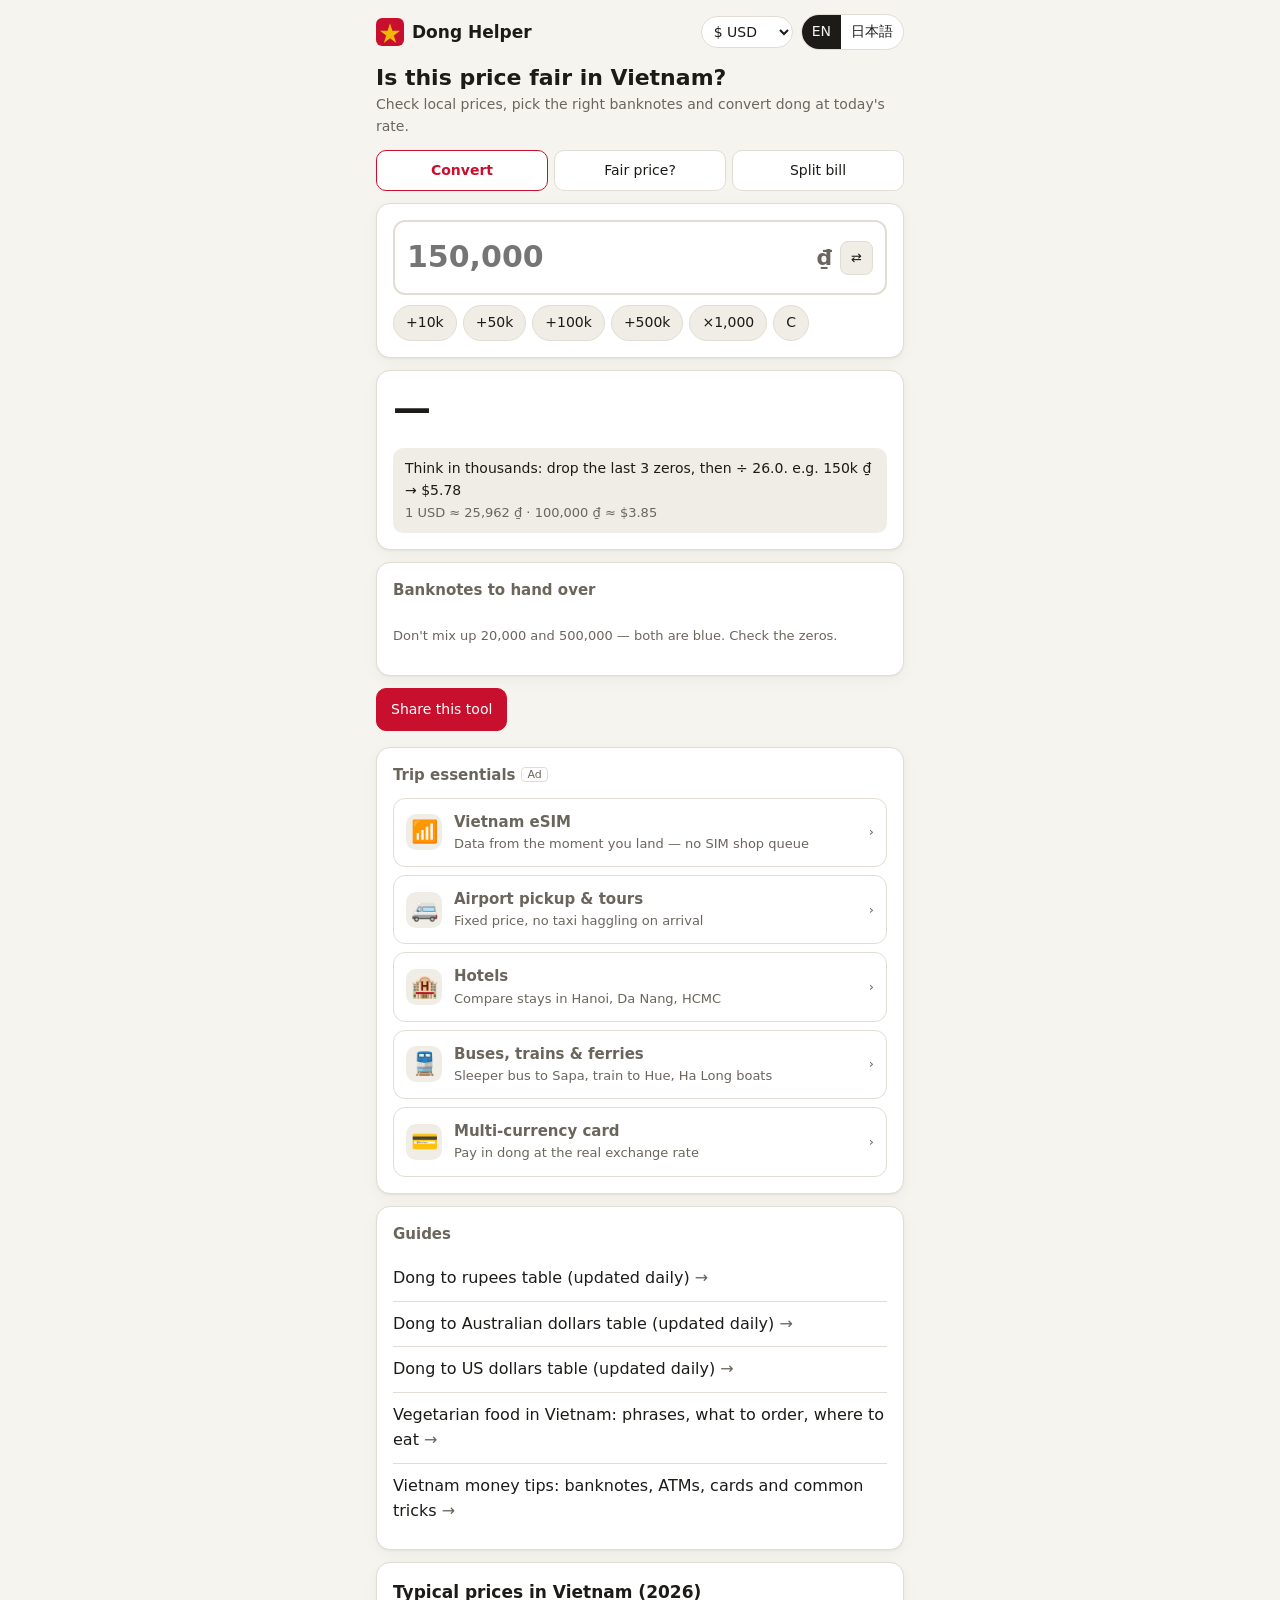
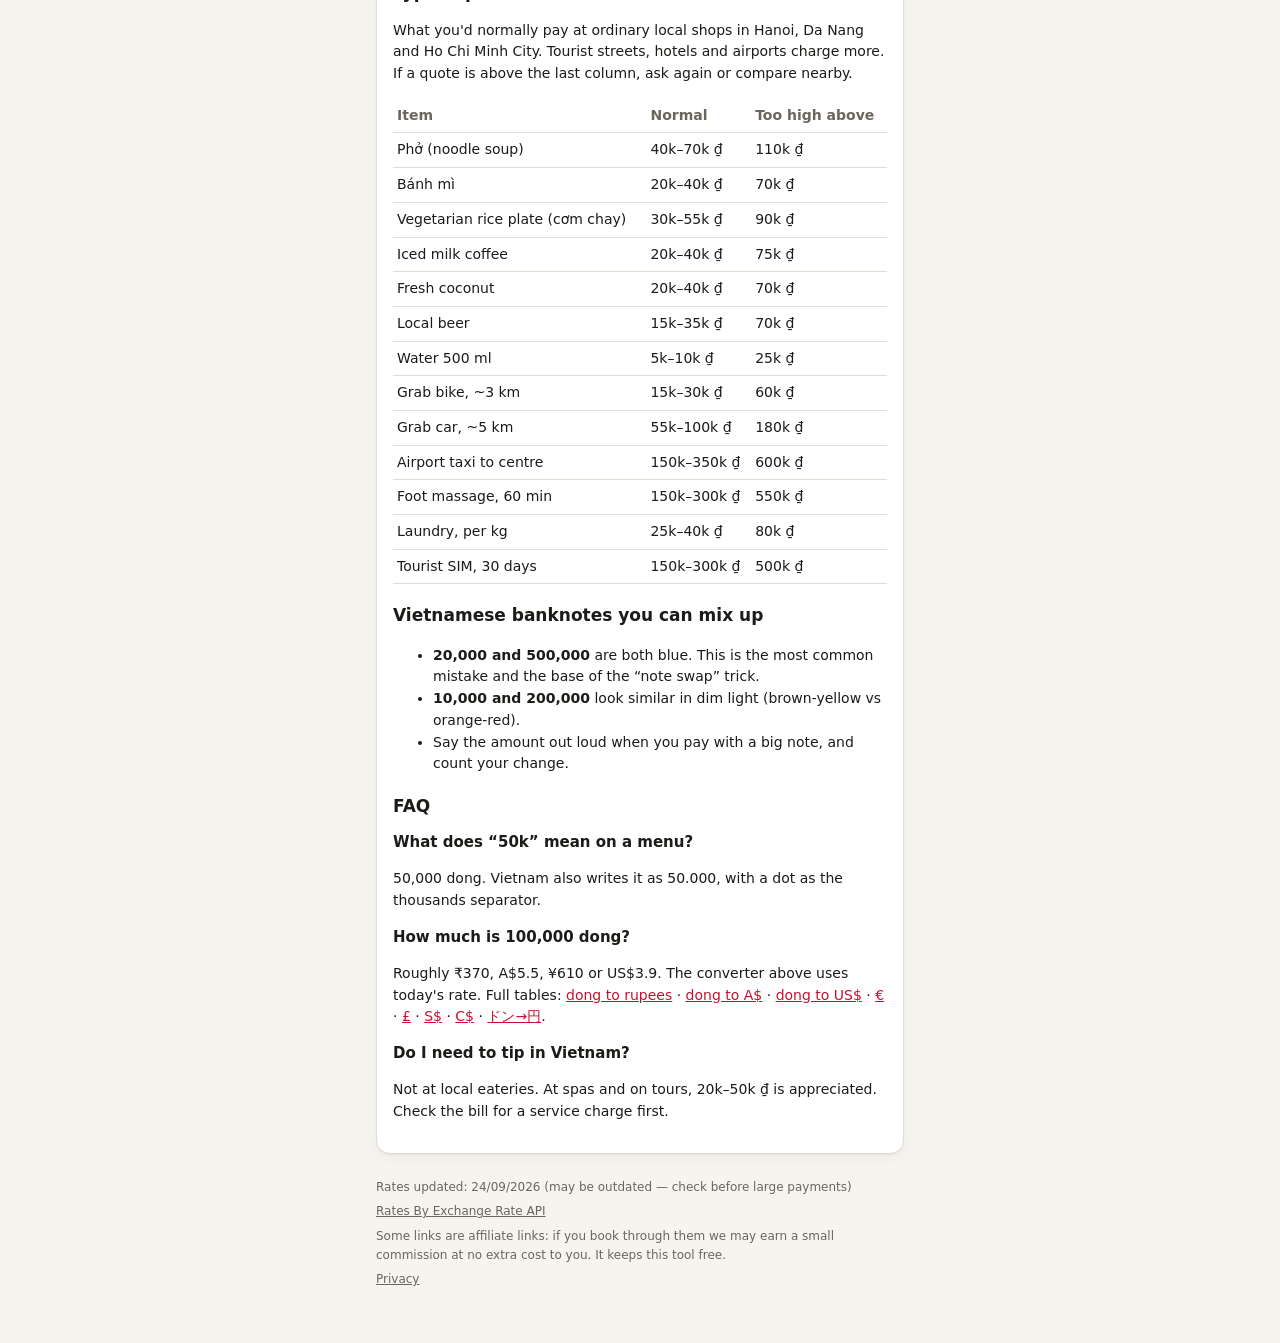
==== commit a52410cb: "Add EUR/GBP/SGD/CAD, generated sitemap, IndexNow notifications - Four more daily conversion tables a" ====
--- a/index.html
+++ b/index.html
@@ -1,192 +1,196 @@
-<!doctype html>
-<html lang="en">
-<head>
-<meta charset="utf-8">
-<meta name="viewport" content="width=device-width, initial-scale=1, viewport-fit=cover">
-<title>Is This Price Fair in Vietnam? 2026 Price Checker & Banknote Guide | Dong Helper</title>
-<meta name="description" content="Getting overcharged in Vietnam? Check 2026 local prices for pho, Grab, airport taxis and massages, see which banknotes to hand over, and convert dong to ₹, A$, ¥ or $ at today's rate. Free, works offline.">
-<meta name="theme-color" content="#c8102e">
-<link rel="icon" href="icon.svg" type="image/svg+xml">
-<link rel="apple-touch-icon" href="icon-192.png">
-<link rel="manifest" href="manifest.webmanifest">
-<link rel="canonical" href="https://jayyy-0.github.io/dong-helper/">
-<link rel="alternate" hreflang="en" href="https://jayyy-0.github.io/dong-helper/">
-<link rel="alternate" hreflang="ja" href="https://jayyy-0.github.io/dong-helper/ja/">
-<link rel="alternate" hreflang="x-default" href="https://jayyy-0.github.io/dong-helper/">
-<meta property="og:title" content="Is this price fair in Vietnam?">
-<meta property="og:description" content="2026 local prices, banknote picker and dong converter for travellers in Vietnam.">
-<meta property="og:type" content="website">
-<meta property="og:url" content="https://jayyy-0.github.io/dong-helper/">
-<!-- Google Search Console の確認タグはここに入れる -->
-<link rel="stylesheet" href="style.css">
-<script src="config.js"></script>
-<script src="shared.js"></script>
-<!-- Google AdSense: 独自ドメイン取得・審査通過後にここへ貼る -->
-</head>
-<body>
-<div class="wrap">
-
-  <header class="top">
-    <a class="brand" href="./">
-      <svg viewBox="0 0 64 64" aria-hidden="true"><rect width="64" height="64" rx="14" fill="#c8102e"/><path fill="#f2b705" d="M32 12l5.6 17.2H55L40.7 39.8l5.5 17.2L32 46.4 17.8 57l5.5-17.2L9 29.2h17.4z"/></svg>
-      <span>Dong Helper</span>
-    </a>
-    <span class="spacer"></span>
-    <select class="cur" id="cur" aria-label="Currency">
-      <option value="INR">₹ INR</option>
-      <option value="AUD">A$ AUD</option>
-      <option value="JPY">¥ JPY</option>
-      <option value="USD">$ USD</option>
-    </select>
-    <div class="seg" role="group" aria-label="Language">
-      <button type="button" data-lang="en" aria-pressed="true">EN</button>
-      <button type="button" data-lang="ja" aria-pressed="false">日本語</button>
-    </div>
-  </header>
-
-  <h1 class="lead" data-i18n="h1">Is this price fair in Vietnam?</h1>
-  <p class="sub" data-i18n="sub">Check local prices, pick the right banknotes and convert dong at today's rate.</p>
-
-  <nav class="tabs" role="tablist">
-    <button role="tab" data-tab="convert" aria-selected="true" data-i18n="tabConvert">Convert</button>
-    <button role="tab" data-tab="price" aria-selected="false" data-i18n="tabPrice">Fair price?</button>
-    <button role="tab" data-tab="split" aria-selected="false" data-i18n="tabSplit">Split bill</button>
-  </nav>
-
-  <!-- ===== Convert ===== -->
-  <section data-panel="convert">
-    <div class="card">
-      <div class="amount">
-        <input id="amount" inputmode="numeric" autocomplete="off" placeholder="150,000" aria-label="Amount">
-        <span class="unit" id="unit">₫</span>
-        <button class="swap" id="swap" type="button" aria-label="Swap direction">⇄</button>
-      </div>
-      <div class="chips" id="chips"></div>
-    </div>
-
-    <div class="card">
-      <div class="big" id="big">—</div>
-      <div class="others" id="others"></div>
-      <div class="tip" id="tip"></div>
-    </div>
-
-    <div class="card">
-      <h2 data-i18n="notesTitle">Banknotes to hand over</h2>
-      <div class="notes" id="notes"></div>
-      <p class="small" id="notesHint"></p>
-    </div>
-  </section>
-
-  <!-- ===== Fair price ===== -->
-  <section data-panel="price" class="hidden">
-    <div class="card">
-      <div class="field">
-        <label for="item" data-i18n="priceItem">What are you buying?</label>
-        <select id="item"></select>
-      </div>
-      <div class="small" data-i18n="priceTypical">Typical price</div>
-      <div class="range" id="range">—</div>
-      <div class="small" id="rangeConv"></div>
-      <div class="field" style="margin-top:12px">
-        <label for="quoted" data-i18n="priceQuoted">Price you were quoted (₫)</label>
-        <input id="quoted" inputmode="numeric" autocomplete="off" placeholder="e.g. 80,000">
-      </div>
-      <div id="verdict" class="verdict hidden"></div>
-      <p class="small" data-i18n="priceNote">Rough 2026 guide for local shops in Hanoi, Da Nang and Ho Chi Minh City. Tourist streets, hotels and airports cost more.</p>
-    </div>
-  </section>
-
-  <!-- ===== Split ===== -->
-  <section data-panel="split" class="hidden">
-    <div class="card">
-      <div class="field">
-        <label for="bill" data-i18n="splitTotal">Bill total (₫)</label>
-        <input id="bill" inputmode="numeric" autocomplete="off" placeholder="850,000">
-      </div>
-      <div class="row">
-        <div class="field">
-          <label for="people" data-i18n="splitPeople">People</label>
-          <select id="people"></select>
-        </div>
-        <div class="field">
-          <label for="tipPct" data-i18n="splitTip">Tip</label>
-          <select id="tipPct">
-            <option value="0">0%</option><option value="5">5%</option><option value="10">10%</option>
-          </select>
-        </div>
-      </div>
-      <div class="small" data-i18n="splitEach">Each person pays</div>
-      <div class="big" id="each">—</div>
-      <div class="others" id="eachConv"></div>
-      <p class="small" data-i18n="splitNote">Tipping isn't expected in Vietnam, but it's appreciated at spas and on tours. Check the bill for a service charge (phí phục vụ) first.</p>
-    </div>
-  </section>
-
-  <div class="actions">
-    <button class="btn primary" id="share" type="button" data-i18n="share">Share this tool</button>
-    <button class="btn hidden" id="install" type="button" data-i18n="install">Add to home screen</button>
-  </div>
-
-  <!-- ===== Trip essentials (affiliate) ===== -->
-  <section class="card" style="margin-top:16px">
-    <h2><span data-i18n="essTitle">Trip essentials</span><span class="pr" data-i18n="prLabel">Ad</span></h2>
-    <div class="ess" id="ess"></div>
-  </section>
-
-  <!-- Ad slot (AdSense) — 審査通過後にコメントを外す
-  <div class="card"><ins class="adsbygoogle" style="display:block" data-ad-client="ca-pub-XXXX" data-ad-slot="XXXX" data-ad-format="auto" data-full-width-responsive="true"></ins></div>
-  -->
-
-  <section class="card guides" id="guides">
-    <h2 data-i18n="guidesTitle">Guides</h2>
-  </section>
-
-  <!-- Static, crawlable content: this is what search engines read and rank. -->
-  <section class="card seo" id="price">
-    <h2>Typical prices in Vietnam (2026)</h2>
-    <p>What you'd normally pay at ordinary local shops in Hanoi, Da Nang and Ho Chi Minh City. Tourist streets, hotels and airports charge more. If a quote is above the last column, ask again or compare nearby.</p>
-    <table>
-      <tr><th>Item</th><th>Normal</th><th>Too high above</th></tr>
-      <tr><td>Phở (noodle soup)</td><td>40k–70k ₫</td><td>110k ₫</td></tr>
-      <tr><td>Bánh mì</td><td>20k–40k ₫</td><td>70k ₫</td></tr>
-      <tr><td>Vegetarian rice plate (cơm chay)</td><td>30k–55k ₫</td><td>90k ₫</td></tr>
-      <tr><td>Iced milk coffee</td><td>20k–40k ₫</td><td>75k ₫</td></tr>
-      <tr><td>Fresh coconut</td><td>20k–40k ₫</td><td>70k ₫</td></tr>
-      <tr><td>Local beer</td><td>15k–35k ₫</td><td>70k ₫</td></tr>
-      <tr><td>Water 500 ml</td><td>5k–10k ₫</td><td>25k ₫</td></tr>
-      <tr><td>Grab bike, ~3 km</td><td>15k–30k ₫</td><td>60k ₫</td></tr>
-      <tr><td>Grab car, ~5 km</td><td>55k–100k ₫</td><td>180k ₫</td></tr>
-      <tr><td>Airport taxi to centre</td><td>150k–350k ₫</td><td>600k ₫</td></tr>
-      <tr><td>Foot massage, 60 min</td><td>150k–300k ₫</td><td>550k ₫</td></tr>
-      <tr><td>Laundry, per kg</td><td>25k–40k ₫</td><td>80k ₫</td></tr>
-      <tr><td>Tourist SIM, 30 days</td><td>150k–300k ₫</td><td>500k ₫</td></tr>
-    </table>
-
-    <h2>Vietnamese banknotes you can mix up</h2>
-    <ul>
-      <li><b>20,000 and 500,000</b> are both blue. This is the most common mistake and the base of the “note swap” trick.</li>
-      <li><b>10,000 and 200,000</b> look similar in dim light (brown-yellow vs orange-red).</li>
-      <li>Say the amount out loud when you pay with a big note, and count your change.</li>
-    </ul>
-
-    <h2>FAQ</h2>
-    <h3>What does “50k” mean on a menu?</h3>
-    <p>50,000 dong. Vietnam also writes it as 50.000, with a dot as the thousands separator.</p>
-    <h3>How much is 100,000 dong?</h3>
-    <p>Roughly ₹370, A$5.5, ¥610 or US$3.9. The converter above uses today's rate. Full tables: <a href="guides/vnd-to-inr.html">dong to rupees</a> · <a href="guides/vnd-to-aud.html">dong to A$</a> · <a href="guides/vnd-to-usd.html">dong to US$</a> · <a href="ja/vnd-yen-hayamihyo.html">ドン→円</a>.</p>
-    <h3>Do I need to tip in Vietnam?</h3>
-    <p>Not at local eateries. At spas and on tours, 20k–50k ₫ is appreciated. Check the bill for a service charge first.</p>
-  </section>
-
-  <footer>
-    <p id="rateInfo"></p>
-    <p><a href="https://www.exchangerate-api.com" target="_blank" rel="noopener">Rates By Exchange Rate API</a></p>
-    <p id="disclosure" data-i18n="disclosure">Some links are affiliate links: if you book through them we may earn a small commission at no extra cost to you. It keeps this tool free.</p>
-    <p id="tipjar" class="hidden"><a target="_blank" rel="noopener">☕ Buy me a coffee</a></p>
-    <p><a href="privacy.html" data-i18n="privacy">Privacy</a></p>
-  </footer>
-</div>
-
-<script src="app.js"></script>
-</body>
-</html>
+<!doctype html>
+<html lang="en">
+<head>
+<meta charset="utf-8">
+<meta name="viewport" content="width=device-width, initial-scale=1, viewport-fit=cover">
+<title>Is This Price Fair in Vietnam? 2026 Price Checker & Banknote Guide | Dong Helper</title>
+<meta name="description" content="Getting overcharged in Vietnam? Check 2026 local prices for pho, Grab, airport taxis and massages, see which banknotes to hand over, and convert dong to ₹, A$, ¥ or $ at today's rate. Free, works offline.">
+<meta name="theme-color" content="#c8102e">
+<link rel="icon" href="icon.svg" type="image/svg+xml">
+<link rel="apple-touch-icon" href="icon-192.png">
+<link rel="manifest" href="manifest.webmanifest">
+<link rel="canonical" href="https://jayyy-0.github.io/dong-helper/">
+<link rel="alternate" hreflang="en" href="https://jayyy-0.github.io/dong-helper/">
+<link rel="alternate" hreflang="ja" href="https://jayyy-0.github.io/dong-helper/ja/">
+<link rel="alternate" hreflang="x-default" href="https://jayyy-0.github.io/dong-helper/">
+<meta property="og:title" content="Is this price fair in Vietnam?">
+<meta property="og:description" content="2026 local prices, banknote picker and dong converter for travellers in Vietnam.">
+<meta property="og:type" content="website">
+<meta property="og:url" content="https://jayyy-0.github.io/dong-helper/">
+<!-- Google Search Console の確認タグはここに入れる -->
+<link rel="stylesheet" href="style.css">
+<script src="config.js"></script>
+<script src="shared.js"></script>
+<!-- Google AdSense: 独自ドメイン取得・審査通過後にここへ貼る -->
+</head>
+<body>
+<div class="wrap">
+
+  <header class="top">
+    <a class="brand" href="./">
+      <svg viewBox="0 0 64 64" aria-hidden="true"><rect width="64" height="64" rx="14" fill="#c8102e"/><path fill="#f2b705" d="M32 12l5.6 17.2H55L40.7 39.8l5.5 17.2L32 46.4 17.8 57l5.5-17.2L9 29.2h17.4z"/></svg>
+      <span>Dong Helper</span>
+    </a>
+    <span class="spacer"></span>
+    <select class="cur" id="cur" aria-label="Currency">
+      <option value="INR">₹ INR</option>
+      <option value="AUD">A$ AUD</option>
+      <option value="JPY">¥ JPY</option>
+      <option value="USD">$ USD</option>
+      <option value="EUR">€ EUR</option>
+      <option value="GBP">£ GBP</option>
+      <option value="SGD">S$ SGD</option>
+      <option value="CAD">C$ CAD</option>
+    </select>
+    <div class="seg" role="group" aria-label="Language">
+      <button type="button" data-lang="en" aria-pressed="true">EN</button>
+      <button type="button" data-lang="ja" aria-pressed="false">日本語</button>
+    </div>
+  </header>
+
+  <h1 class="lead" data-i18n="h1">Is this price fair in Vietnam?</h1>
+  <p class="sub" data-i18n="sub">Check local prices, pick the right banknotes and convert dong at today's rate.</p>
+
+  <nav class="tabs" role="tablist">
+    <button role="tab" data-tab="convert" aria-selected="true" data-i18n="tabConvert">Convert</button>
+    <button role="tab" data-tab="price" aria-selected="false" data-i18n="tabPrice">Fair price?</button>
+    <button role="tab" data-tab="split" aria-selected="false" data-i18n="tabSplit">Split bill</button>
+  </nav>
+
+  <!-- ===== Convert ===== -->
+  <section data-panel="convert">
+    <div class="card">
+      <div class="amount">
+        <input id="amount" inputmode="numeric" autocomplete="off" placeholder="150,000" aria-label="Amount">
+        <span class="unit" id="unit">₫</span>
+        <button class="swap" id="swap" type="button" aria-label="Swap direction">⇄</button>
+      </div>
+      <div class="chips" id="chips"></div>
+    </div>
+
+    <div class="card">
+      <div class="big" id="big">—</div>
+      <div class="others" id="others"></div>
+      <div class="tip" id="tip"></div>
+    </div>
+
+    <div class="card">
+      <h2 data-i18n="notesTitle">Banknotes to hand over</h2>
+      <div class="notes" id="notes"></div>
+      <p class="small" id="notesHint"></p>
+    </div>
+  </section>
+
+  <!-- ===== Fair price ===== -->
+  <section data-panel="price" class="hidden">
+    <div class="card">
+      <div class="field">
+        <label for="item" data-i18n="priceItem">What are you buying?</label>
+        <select id="item"></select>
+      </div>
+      <div class="small" data-i18n="priceTypical">Typical price</div>
+      <div class="range" id="range">—</div>
+      <div class="small" id="rangeConv"></div>
+      <div class="field" style="margin-top:12px">
+        <label for="quoted" data-i18n="priceQuoted">Price you were quoted (₫)</label>
+        <input id="quoted" inputmode="numeric" autocomplete="off" placeholder="e.g. 80,000">
+      </div>
+      <div id="verdict" class="verdict hidden"></div>
+      <p class="small" data-i18n="priceNote">Rough 2026 guide for local shops in Hanoi, Da Nang and Ho Chi Minh City. Tourist streets, hotels and airports cost more.</p>
+    </div>
+  </section>
+
+  <!-- ===== Split ===== -->
+  <section data-panel="split" class="hidden">
+    <div class="card">
+      <div class="field">
+        <label for="bill" data-i18n="splitTotal">Bill total (₫)</label>
+        <input id="bill" inputmode="numeric" autocomplete="off" placeholder="850,000">
+      </div>
+      <div class="row">
+        <div class="field">
+          <label for="people" data-i18n="splitPeople">People</label>
+          <select id="people"></select>
+        </div>
+        <div class="field">
+          <label for="tipPct" data-i18n="splitTip">Tip</label>
+          <select id="tipPct">
+            <option value="0">0%</option><option value="5">5%</option><option value="10">10%</option>
+          </select>
+        </div>
+      </div>
+      <div class="small" data-i18n="splitEach">Each person pays</div>
+      <div class="big" id="each">—</div>
+      <div class="others" id="eachConv"></div>
+      <p class="small" data-i18n="splitNote">Tipping isn't expected in Vietnam, but it's appreciated at spas and on tours. Check the bill for a service charge (phí phục vụ) first.</p>
+    </div>
+  </section>
+
+  <div class="actions">
+    <button class="btn primary" id="share" type="button" data-i18n="share">Share this tool</button>
+    <button class="btn hidden" id="install" type="button" data-i18n="install">Add to home screen</button>
+  </div>
+
+  <!-- ===== Trip essentials (affiliate) ===== -->
+  <section class="card" style="margin-top:16px">
+    <h2><span data-i18n="essTitle">Trip essentials</span><span class="pr" data-i18n="prLabel">Ad</span></h2>
+    <div class="ess" id="ess"></div>
+  </section>
+
+  <!-- Ad slot (AdSense) — 審査通過後にコメントを外す
+  <div class="card"><ins class="adsbygoogle" style="display:block" data-ad-client="ca-pub-XXXX" data-ad-slot="XXXX" data-ad-format="auto" data-full-width-responsive="true"></ins></div>
+  -->
+
+  <section class="card guides" id="guides">
+    <h2 data-i18n="guidesTitle">Guides</h2>
+  </section>
+
+  <!-- Static, crawlable content: this is what search engines read and rank. -->
+  <section class="card seo" id="price">
+    <h2>Typical prices in Vietnam (2026)</h2>
+    <p>What you'd normally pay at ordinary local shops in Hanoi, Da Nang and Ho Chi Minh City. Tourist streets, hotels and airports charge more. If a quote is above the last column, ask again or compare nearby.</p>
+    <table>
+      <tr><th>Item</th><th>Normal</th><th>Too high above</th></tr>
+      <tr><td>Phở (noodle soup)</td><td>40k–70k ₫</td><td>110k ₫</td></tr>
+      <tr><td>Bánh mì</td><td>20k–40k ₫</td><td>70k ₫</td></tr>
+      <tr><td>Vegetarian rice plate (cơm chay)</td><td>30k–55k ₫</td><td>90k ₫</td></tr>
+      <tr><td>Iced milk coffee</td><td>20k–40k ₫</td><td>75k ₫</td></tr>
+      <tr><td>Fresh coconut</td><td>20k–40k ₫</td><td>70k ₫</td></tr>
+      <tr><td>Local beer</td><td>15k–35k ₫</td><td>70k ₫</td></tr>
+      <tr><td>Water 500 ml</td><td>5k–10k ₫</td><td>25k ₫</td></tr>
+      <tr><td>Grab bike, ~3 km</td><td>15k–30k ₫</td><td>60k ₫</td></tr>
+      <tr><td>Grab car, ~5 km</td><td>55k–100k ₫</td><td>180k ₫</td></tr>
+      <tr><td>Airport taxi to centre</td><td>150k–350k ₫</td><td>600k ₫</td></tr>
+      <tr><td>Foot massage, 60 min</td><td>150k–300k ₫</td><td>550k ₫</td></tr>
+      <tr><td>Laundry, per kg</td><td>25k–40k ₫</td><td>80k ₫</td></tr>
+      <tr><td>Tourist SIM, 30 days</td><td>150k–300k ₫</td><td>500k ₫</td></tr>
+    </table>
+
+    <h2>Vietnamese banknotes you can mix up</h2>
+    <ul>
+      <li><b>20,000 and 500,000</b> are both blue. This is the most common mistake and the base of the “note swap” trick.</li>
+      <li><b>10,000 and 200,000</b> look similar in dim light (brown-yellow vs orange-red).</li>
+      <li>Say the amount out loud when you pay with a big note, and count your change.</li>
+    </ul>
+
+    <h2>FAQ</h2>
+    <h3>What does “50k” mean on a menu?</h3>
+    <p>50,000 dong. Vietnam also writes it as 50.000, with a dot as the thousands separator.</p>
+    <h3>How much is 100,000 dong?</h3>
+    <p>Roughly ₹370, A$5.5, ¥610 or US$3.9. The converter above uses today's rate. Full tables: <a href="guides/vnd-to-inr.html">dong to rupees</a> · <a href="guides/vnd-to-aud.html">dong to A$</a> · <a href="guides/vnd-to-usd.html">dong to US$</a> · <a href="guides/vnd-to-eur.html">€</a> · <a href="guides/vnd-to-gbp.html">£</a> · <a href="guides/vnd-to-sgd.html">S$</a> · <a href="guides/vnd-to-cad.html">C$</a> · <a href="ja/vnd-yen-hayamihyo.html">ドン→円</a>.</p>
+    <h3>Do I need to tip in Vietnam?</h3>
+    <p>Not at local eateries. At spas and on tours, 20k–50k ₫ is appreciated. Check the bill for a service charge first.</p>
+  </section>
+
+  <footer>
+    <p id="rateInfo"></p>
+    <p><a href="https://www.exchangerate-api.com" target="_blank" rel="noopener">Rates By Exchange Rate API</a></p>
+    <p id="disclosure" data-i18n="disclosure">Some links are affiliate links: if you book through them we may earn a small commission at no extra cost to you. It keeps this tool free.</p>
+    <p id="tipjar" class="hidden"><a target="_blank" rel="noopener">☕ Buy me a coffee</a></p>
+    <p><a href="privacy.html" data-i18n="privacy">Privacy</a></p>
+  </footer>
+</div>
+
+<script src="app.js"></script>
+</body>
+</html>
